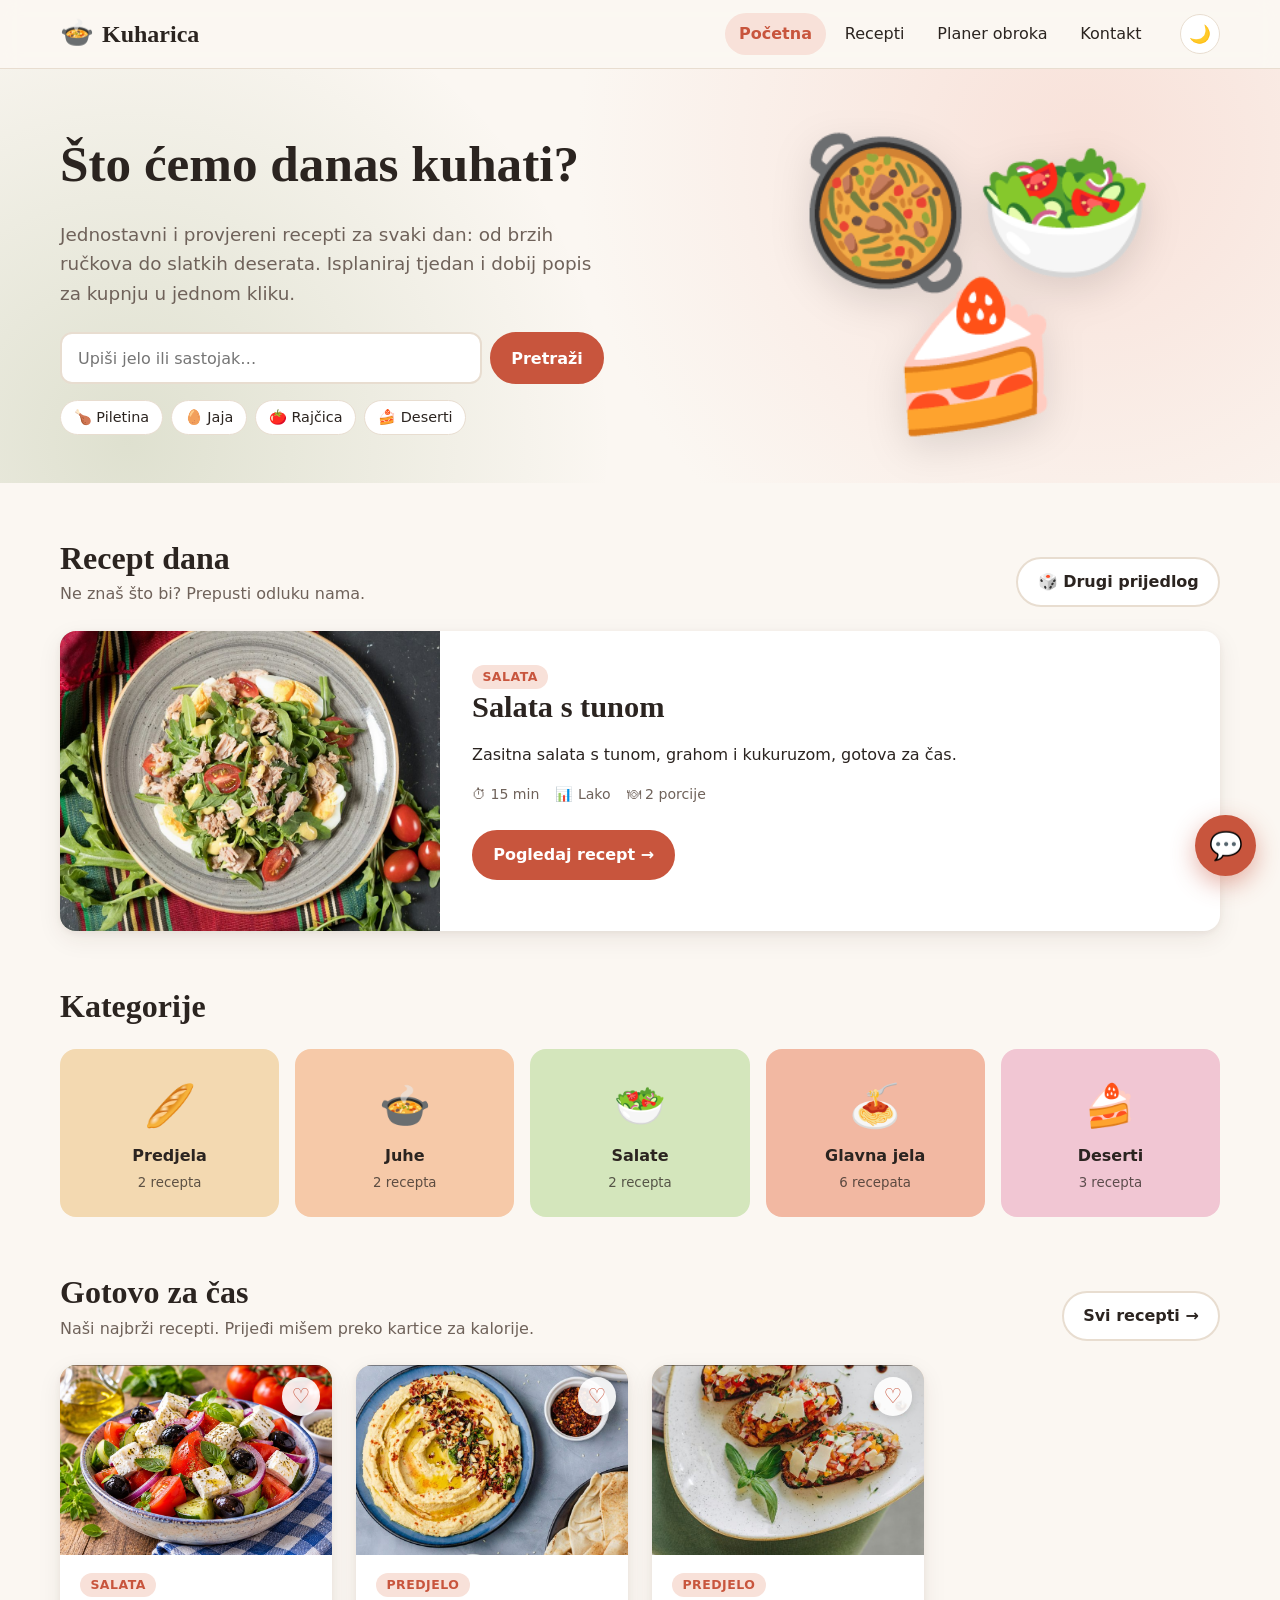
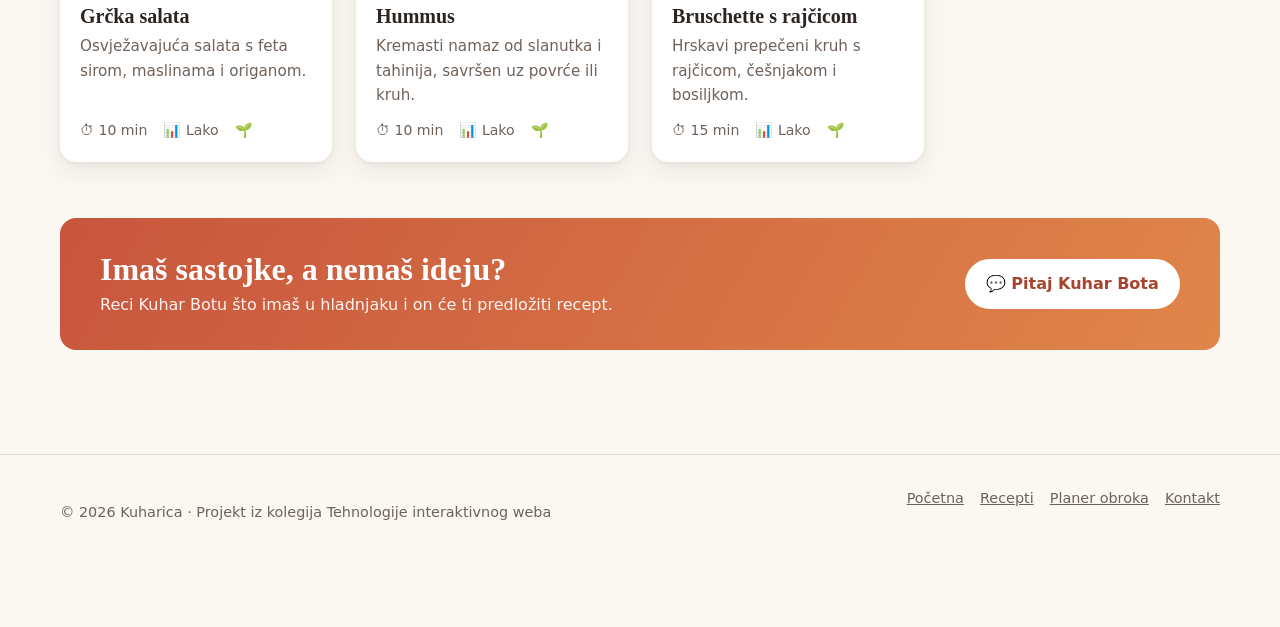
==== index.html @ 51658004 "Add files via upload" ====
<!DOCTYPE html>
<html lang="hr">
<head>
  <meta charset="UTF-8">
  <meta name="viewport" content="width=device-width, initial-scale=1.0">
  <meta name="description" content="Domaći recepti, planer obroka i chatbot koji predlaže što skuhati.">
  <title>Kuharica – recepti za svaki dan</title>
  <link rel="icon" href="data:image/svg+xml,<svg xmlns='http://www.w3.org/2000/svg' viewBox='0 0 100 100'><text y='.9em' font-size='90'>🍲</text></svg>">
  <link rel="stylesheet" href="css/style.css">
</head>
<body data-stranica="pocetna">
  <header class="zaglavlje">
    <div class="omotac zaglavlje-sadrzaj">
      <a href="index.html" class="logo"><span class="logo-ikona">🍲</span><span class="logo-tekst">Kuharica</span></a>
      <nav class="navigacija" id="navigacija" aria-label="Glavna navigacija">
        <a href="index.html" class="aktivno" aria-current="page">Početna</a>
        <a href="recepti.html">Recepti</a>
        <a href="planer.html">Planer obroka</a>
        <a href="kontakt.html">Kontakt</a>
      </nav>
      <div class="zaglavlje-akcije">
        <button class="gumb-ikona" id="tema-gumb" aria-label="Promijeni temu">🌙</button>
        <button class="gumb-ikona izbornik-gumb" id="izbornik-gumb" aria-label="Izbornik" aria-expanded="false" aria-controls="navigacija">☰</button>
      </div>
    </div>
  </header>

  <main>
    <section class="hero">
      <div class="omotac hero-sadrzaj">
        <div>
          <h1>Što ćemo danas kuhati?</h1>
          <p>Jednostavni i provjereni recepti za svaki dan: od brzih ručkova do slatkih deserata. Isplaniraj tjedan i dobij popis za kupnju u jednom kliku.</p>
          <form class="hero-pretraga" action="recepti.html" method="get" role="search">
            <label for="hero-trazi" class="vizualno-skriveno">Pretraži recepte</label>
            <input type="search" id="hero-trazi" name="trazi" placeholder="Upiši jelo ili sastojak…">
            <button type="submit" class="gumb gumb-primarni">Pretraži</button>
          </form>
          <div class="hero-oznake">
            <a href="recepti.html?trazi=piletina">🍗 Piletina</a>
            <a href="recepti.html?trazi=jaja">🥚 Jaja</a>
            <a href="recepti.html?trazi=rajčica">🍅 Rajčica</a>
            <a href="recepti.html?kategorija=desert">🍰 Deserti</a>
          </div>
        </div>
        <div class="hero-ilustracija" aria-hidden="true"><span>🥘</span><span>🥗</span><span>🍰</span></div>
      </div>
    </section>

    <section class="sekcija">
      <div class="omotac">
        <div class="sekcija-zaglavlje">
          <div>
            <h2>Recept dana</h2>
            <p class="podnaslov">Ne znaš što bi? Prepusti odluku nama.</p>
          </div>
          <button class="gumb" id="novi-prijedlog">🎲 Drugi prijedlog</button>
        </div>
        <article class="istaknuto" id="recept-dana" aria-live="polite"></article>
      </div>
    </section>

    <section class="sekcija" style="padding-top:0">
      <div class="omotac">
        <div class="sekcija-zaglavlje"><h2>Kategorije</h2></div>
        <div class="kategorije" id="kategorije"></div>
      </div>
    </section>

    <section class="sekcija" style="padding-top:0">
      <div class="omotac">
        <div class="sekcija-zaglavlje">
          <div>
            <h2>Gotovo za čas</h2>
            <p class="podnaslov">Naši najbrži recepti. Prijeđi mišem preko kartice za kalorije.</p>
          </div>
          <a href="recepti.html" class="gumb">Svi recepti →</a>
        </div>
        <div class="mreza" id="najbrzi"></div>
      </div>
    </section>

    <section class="sekcija" id="favoriti-sekcija" style="padding-top:0" hidden>
      <div class="omotac">
        <div class="sekcija-zaglavlje"><h2>❤️ Tvoji favoriti</h2></div>
        <div class="mreza" id="favoriti-mreza"></div>
      </div>
    </section>

    <section class="sekcija" style="padding-top:0">
      <div class="omotac">
        <div class="chat-poziv">
          <div>
            <h2>Imaš sastojke, a nemaš ideju?</h2>
            <p>Reci Kuhar Botu što imaš u hladnjaku i on će ti predložiti recept.</p>
          </div>
          <button class="gumb otvori-chat">💬 Pitaj Kuhar Bota</button>
        </div>
      </div>
    </section>

  </main>

  <footer class="podnozje">
    <div class="omotac podnozje-sadrzaj">
      <p>© 2026 Kuharica · Projekt iz kolegija Tehnologije interaktivnog weba</p>
      <nav aria-label="Navigacija u podnožju"><a href="index.html">Početna</a> <a href="recepti.html">Recepti</a> <a href="planer.html">Planer obroka</a> <a href="kontakt.html">Kontakt</a></nav>
    </div>
  </footer>

  <script src="js/podaci.js"></script>
  <script src="js/main.js"></script>
  <script src="js/chatbot.js"></script>
</body>
</html>
---- css/style.css ----
/* =========================================================
   KUHARICA – STILOVI
   ========================================================= */

/* ---------- Varijable i teme ---------- */
:root {
  --pozadina: #fbf7f2;
  --povrsina: #ffffff;
  --povrsina-2: #f4ece2;
  --tekst: #2b2420;
  --tekst-blagi: #6f625a;
  --naglasak: #c8553d;
  --naglasak-tamni: #a8432e;
  --naglasak-svijetli: #f8e1d9;
  --zelena: #5d7a32;
  --rub: #e8ddd0;
  --sjena: 0 2px 6px rgba(60, 40, 20, 0.06), 0 8px 24px rgba(60, 40, 20, 0.08);
  --radijus: 16px;
  --font-naslov: Georgia, "Times New Roman", serif;
  --font-tekst: system-ui, -apple-system, "Segoe UI", Roboto, Arial, sans-serif;
  --sirina: 1160px;
  color-scheme: light;
}

[data-tema="tamna"] {
  --pozadina: #1c1917;
  --povrsina: #282320;
  --povrsina-2: #332c28;
  --tekst: #f3ece6;
  --tekst-blagi: #b5a89f;
  --naglasak: #e8765c;
  --naglasak-tamni: #f08f78;
  --naglasak-svijetli: #4a2e26;
  --zelena: #9bbd6a;
  --rub: #3d3531;
  --sjena: 0 2px 6px rgba(0, 0, 0, 0.3), 0 8px 24px rgba(0, 0, 0, 0.35);
  color-scheme: dark;
}

/* ---------- Osnove ---------- */
*,
*::before,
*::after {
  box-sizing: border-box;
}

[hidden] {
  display: none !important;
}

body {
  margin: 0;
  font-family: var(--font-tekst);
  font-size: 1rem;
  line-height: 1.6;
  color: var(--tekst);
  background: var(--pozadina);
  transition: background-color 0.3s, color 0.3s;
  display: flex;
  flex-direction: column;
  min-height: 100vh;
}

main {
  flex: 1;
}

h1,
h2,
h3 {
  font-family: var(--font-naslov);
  line-height: 1.2;
  margin: 0 0 0.5em;
}

h1 {
  font-size: clamp(2rem, 5vw, 3.2rem);
}

h2 {
  font-size: clamp(1.5rem, 3vw, 2rem);
}

a {
  color: var(--naglasak);
}

img {
  max-width: 100%;
}

button,
input,
select,
textarea {
  font: inherit;
  color: inherit;
}

:focus-visible {
  outline: 3px solid var(--naglasak);
  outline-offset: 2px;
}

.omotac {
  width: min(100% - 2.5rem, var(--sirina));
  margin-inline: auto;
}

.sekcija {
  padding: 3.5rem 0;
}

.sekcija-zaglavlje {
  display: flex;
  justify-content: space-between;
  align-items: end;
  gap: 1rem;
  flex-wrap: wrap;
  margin-bottom: 1.5rem;
}

.sekcija-zaglavlje h2 {
  margin: 0;
}

.podnaslov {
  color: var(--tekst-blagi);
  margin: 0.25rem 0 0;
}

.vizualno-skriveno {
  position: absolute;
  width: 1px;
  height: 1px;
  overflow: hidden;
  clip: rect(0 0 0 0);
  white-space: nowrap;
}

/* ---------- Gumbi ---------- */
.gumb {
  display: inline-flex;
  align-items: center;
  justify-content: center;
  gap: 0.4rem;
  padding: 0.65rem 1.2rem;
  border-radius: 999px;
  border: 2px solid var(--rub);
  background: var(--povrsina);
  font-weight: 600;
  text-decoration: none;
  color: var(--tekst);
  cursor: pointer;
  transition: transform 0.15s, background-color 0.2s, border-color 0.2s;
}

.gumb:hover {
  transform: translateY(-1px);
  border-color: var(--naglasak);
}

.gumb-primarni {
  background: var(--naglasak);
  border-color: var(--naglasak);
  color: #fff;
}

.gumb-primarni:hover {
  background: var(--naglasak-tamni);
  border-color: var(--naglasak-tamni);
}

[data-tema="tamna"] .gumb-primarni {
  color: #1c1917;
}

.gumb-ikona {
  width: 2.5rem;
  height: 2.5rem;
  border-radius: 50%;
  border: 1px solid var(--rub);
  background: var(--povrsina);
  cursor: pointer;
  font-size: 1.1rem;
  display: inline-grid;
  place-items: center;
  transition: background-color 0.2s;
}

.gumb-ikona:hover {
  background: var(--povrsina-2);
}

/* ---------- Zaglavlje i navigacija ---------- */
.zaglavlje {
  position: sticky;
  top: 0;
  z-index: 50;
  background: color-mix(in srgb, var(--pozadina) 88%, transparent);
  backdrop-filter: blur(10px);
  border-bottom: 1px solid var(--rub);
}

.zaglavlje-sadrzaj {
  display: flex;
  align-items: center;
  gap: 1.5rem;
  height: 4.25rem;
}

.logo {
  display: flex;
  align-items: center;
  gap: 0.5rem;
  font-family: var(--font-naslov);
  font-size: 1.5rem;
  font-weight: 700;
  color: var(--tekst);
  text-decoration: none;
}

.logo-ikona {
  font-size: 1.7rem;
}

.navigacija {
  display: flex;
  gap: 0.25rem;
  margin-left: auto;
}

.navigacija a {
  padding: 0.5rem 0.9rem;
  border-radius: 999px;
  text-decoration: none;
  color: var(--tekst);
  font-weight: 500;
  transition: background-color 0.2s;
}

.navigacija a:hover {
  background: var(--povrsina-2);
}

.navigacija a.aktivno {
  background: var(--naglasak-svijetli);
  color: var(--naglasak);
  font-weight: 700;
}

.zaglavlje-akcije {
  display: flex;
  gap: 0.5rem;
}

.izbornik-gumb {
  display: none;
}

/* ---------- Hero (početna) ---------- */
.hero {
  padding: 4rem 0 3rem;
  background:
    radial-gradient(circle at 85% 20%, var(--naglasak-svijetli), transparent 45%),
    radial-gradient(circle at 10% 90%, color-mix(in srgb, var(--zelena) 18%, transparent), transparent 40%);
}

.hero-sadrzaj {
  display: grid;
  grid-template-columns: 1.3fr 1fr;
  gap: 2rem;
  align-items: center;
}

.hero p {
  font-size: 1.15rem;
  color: var(--tekst-blagi);
  max-width: 34rem;
}

.hero-pretraga {
  display: flex;
  gap: 0.5rem;
  margin: 1.5rem 0 1rem;
  max-width: 34rem;
}

.hero-pretraga input {
  flex: 1;
  min-width: 0;
}

.hero-oznake {
  display: flex;
  flex-wrap: wrap;
  gap: 0.5rem;
}

.hero-oznake a {
  padding: 0.3rem 0.8rem;
  border-radius: 999px;
  background: var(--povrsina);
  border: 1px solid var(--rub);
  font-size: 0.9rem;
  text-decoration: none;
  color: var(--tekst);
}

.hero-oznake a:hover {
  border-color: var(--naglasak);
}

.hero-ilustracija {
  font-size: clamp(5rem, 14vw, 9rem);
  text-align: center;
  line-height: 1;
  filter: drop-shadow(0 12px 20px rgba(0, 0, 0, 0.12));
  user-select: none;
}

.hero-ilustracija span {
  display: inline-block;
  animation: lebdi 4s ease-in-out infinite;
}

.hero-ilustracija span:nth-child(2) {
  animation-delay: 0.6s;
}

.hero-ilustracija span:nth-child(3) {
  animation-delay: 1.2s;
}

@keyframes lebdi {
  50% {
    transform: translateY(-10px) rotate(-4deg);
  }
}

/* ---------- Polja obrasca ---------- */
input[type="text"],
input[type="email"],
input[type="search"],
input[type="number"],
select,
textarea {
  padding: 0.7rem 1rem;
  border-radius: 12px;
  border: 2px solid var(--rub);
  background: var(--povrsina);
  transition: border-color 0.2s;
  width: 100%;
}

input:focus,
select:focus,
textarea:focus {
  border-color: var(--naglasak);
  outline: none;
}

/* ---------- Recept dana ---------- */
.istaknuto {
  display: grid;
  grid-template-columns: 380px 1fr;
  background: var(--povrsina);
  border-radius: var(--radijus);
  overflow: hidden;
  box-shadow: var(--sjena);
}

.istaknuto.animacija {
  animation: pojavi 0.45s ease;
}

@keyframes pojavi {
  from {
    opacity: 0;
    transform: translateY(8px);
  }
}

.istaknuto-slika {
  background: var(--boja);
  display: grid;
  place-items: center;
  font-size: 7rem;
  min-height: 240px;
}

.istaknuto-tekst {
  padding: 2rem;
}

.istaknuto-tekst h3 {
  font-size: 1.9rem;
}

.istaknuto-tekst .meta {
  margin: 1rem 0 1.5rem;
}

/* ---------- Kategorije ---------- */
.kategorije {
  display: grid;
  grid-template-columns: repeat(5, 1fr);
  gap: 1rem;
}

.kategorija {
  display: flex;
  flex-direction: column;
  align-items: center;
  gap: 0.2rem;
  padding: 1.5rem 1rem;
  border-radius: var(--radijus);
  background: var(--boja);
  color: #2b2420;
  text-decoration: none;
  transition: transform 0.2s, box-shadow 0.2s;
}

.kategorija:hover {
  transform: translateY(-4px);
  box-shadow: var(--sjena);
}

.kategorija-emoji {
  font-size: 2.6rem;
}

.kategorija small {
  opacity: 0.75;
}

[data-tema="tamna"] .kategorija,
[data-tema="tamna"] .kartica-slika,
[data-tema="tamna"] .istaknuto-slika,
[data-tema="tamna"] .recept-emoji {
  background: color-mix(in srgb, var(--boja) 35%, #282320);
  color: var(--tekst);
}

/* ---------- Kartice recepata ---------- */
.mreza {
  display: grid;
  grid-template-columns: repeat(auto-fill, minmax(260px, 1fr));
  gap: 1.5rem;
}

.kartica {
  position: relative;
  display: flex;
  flex-direction: column;
  background: var(--povrsina);
  border-radius: var(--radijus);
  overflow: hidden;
  box-shadow: var(--sjena);
  transition: transform 0.2s;
}

.kartica:hover {
  transform: translateY(-4px);
}

.kartica-slika {
  display: grid;
  place-items: center;
  height: 160px;
  background: var(--boja);
  font-size: 4.5rem;
  text-decoration: none;
}

.kartica-slika {
  overflow: hidden;
}

.kartica-slika span {
  transition: transform 0.3s;
}

.kartica:hover .kartica-slika span {
  transform: scale(1.12) rotate(-6deg);
}

/* fotografije jela ispunjavaju svoj okvir */
.kartica-slika:has(img),
.istaknuto-slika:has(img),
.recept-emoji:has(img) {
  position: relative;
}

.kartica-slika img,
.istaknuto-slika img,
.recept-emoji img {
  position: absolute;
  inset: 0;
  width: 100%;
  height: 100%;
  object-fit: cover;
  display: block;
  transition: transform 0.4s ease;
}

.kartica:hover .kartica-slika img {
  transform: scale(1.06);
}

.kartica-slika {
  height: 190px;
}

.istaknuto-slika,
.recept-emoji {
  overflow: hidden;
}

.istaknuto-slika:has(img) {
  min-height: 300px;
}

.kartica-tijelo {
  padding: 1.1rem 1.25rem 1.25rem;
  flex: 1;
  display: flex;
  flex-direction: column;
}

.kartica-tijelo h3 {
  font-size: 1.25rem;
  margin: 0.4rem 0;
}

.kartica-tijelo h3 a {
  color: var(--tekst);
  text-decoration: none;
}

.kartica-tijelo h3 a:hover {
  color: var(--naglasak);
}

.kartica-tijelo p {
  color: var(--tekst-blagi);
  font-size: 0.95rem;
  margin: 0 0 0.75rem;
  flex: 1;
}

.kartica-nutri {
  position: absolute;
  top: 0;
  left: 0;
  right: 0;
  padding: 0.5rem 1rem;
  background: rgba(30, 20, 15, 0.82);
  color: #fff;
  font-size: 0.85rem;
  font-weight: 600;
  text-align: center;
  transform: translateY(-100%);
  transition: transform 0.25s;
}

.kartica.prikazi-nutri .kartica-nutri {
  transform: translateY(0);
}

.oznaka {
  display: inline-block;
  align-self: flex-start;
  padding: 0.15rem 0.65rem;
  border-radius: 999px;
  background: var(--naglasak-svijetli);
  color: var(--naglasak);
  font-size: 0.78rem;
  font-weight: 700;
  text-transform: uppercase;
  letter-spacing: 0.04em;
  text-decoration: none;
}

.meta {
  display: flex;
  flex-wrap: wrap;
  gap: 0.4rem 1rem;
  font-size: 0.88rem;
  color: var(--tekst-blagi);
}

.srce {
  position: absolute;
  top: 0.75rem;
  right: 0.75rem;
  z-index: 2;
  width: 2.4rem;
  height: 2.4rem;
  border-radius: 50%;
  border: none;
  background: rgba(255, 255, 255, 0.9);
  color: var(--naglasak);
  font-size: 1.3rem;
  line-height: 1;
  cursor: pointer;
  box-shadow: 0 2px 8px rgba(0, 0, 0, 0.12);
  transition: transform 0.15s;
}

.srce:hover {
  transform: scale(1.12);
}

.srce.aktivno {
  animation: puls 0.35s ease;
}

@keyframes puls {
  50% {
    transform: scale(1.3);
  }
}

/* ---------- Poziv na chat (početna) ---------- */
.chat-poziv {
  display: flex;
  align-items: center;
  justify-content: space-between;
  gap: 1.5rem;
  flex-wrap: wrap;
  padding: 2rem 2.5rem;
  border-radius: var(--radijus);
  background: linear-gradient(120deg, var(--naglasak), #e0864a);
  color: #fff;
}

.chat-poziv h2 {
  margin-bottom: 0.25rem;
}

.chat-poziv p {
  margin: 0;
  opacity: 0.92;
}

.chat-poziv .gumb {
  background: #fff;
  color: #a8432e;
  border-color: #fff;
}

/* ---------- Stranica recepata: filteri ---------- */
.naslov-stranice {
  padding: 2.5rem 0 1rem;
}

.filteri {
  display: grid;
  grid-template-columns: 2fr repeat(3, 1fr);
  gap: 0.75rem;
  padding: 1.25rem;
  background: var(--povrsina);
  border-radius: var(--radijus);
  box-shadow: var(--sjena);
}

.filteri label {
  display: block;
  font-size: 0.82rem;
  font-weight: 600;
  color: var(--tekst-blagi);
  margin-bottom: 0.25rem;
}

.filteri-red {
  grid-column: 1 / -1;
  display: flex;
  flex-wrap: wrap;
  align-items: center;
  gap: 0.5rem 1.5rem;
}

.potvrdni {
  display: inline-flex !important;
  align-items: center;
  gap: 0.45rem;
  font-size: 0.95rem !important;
  color: var(--tekst) !important;
  cursor: pointer;
  margin: 0 !important;
}

.potvrdni input {
  width: 1.15rem;
  height: 1.15rem;
  accent-color: var(--naglasak);
}

.filteri-red .gumb {
  margin-left: auto;
  padding: 0.4rem 1rem;
}

.brojac {
  margin: 1.5rem 0 1rem;
  color: var(--tekst-blagi);
  font-weight: 600;
}

.prazno {
  text-align: center;
  padding: 3rem 1rem;
}

.prazno-emoji {
  font-size: 4rem;
  margin: 0;
}

/* ---------- Pojedinačni recept ---------- */
.mrvice {
  padding: 1.5rem 0;
  font-size: 0.9rem;
  color: var(--tekst-blagi);
}

.mrvice a {
  color: var(--tekst-blagi);
}

.recept-zaglavlje {
  display: grid;
  grid-template-columns: 420px 1fr;
  gap: 2.5rem;
  align-items: center;
}

.recept-emoji {
  aspect-ratio: 4 / 3;
  border-radius: 24px;
  background: var(--boja);
  display: grid;
  place-items: center;
  font-size: 8rem;
  box-shadow: var(--sjena);
}

.recept-opis {
  font-size: 1.15rem;
  color: var(--tekst-blagi);
}

.recept-meta {
  list-style: none;
  padding: 0;
  margin: 1rem 0 1.5rem;
  display: flex;
  flex-wrap: wrap;
  gap: 0.5rem;
}

.recept-meta li {
  padding: 0.4rem 0.9rem;
  background: var(--povrsina);
  border: 1px solid var(--rub);
  border-radius: 999px;
  font-size: 0.92rem;
}

.recept-meta small {
  color: var(--tekst-blagi);
}

.recept-akcije {
  display: flex;
  flex-wrap: wrap;
  gap: 0.75rem;
  align-items: center;
}

.srce-veliko {
  position: static;
  width: auto;
  height: auto;
  border-radius: 999px;
  font-size: 1rem;
  padding: 0.65rem 1.2rem;
  box-shadow: none;
  border: 2px solid var(--rub);
  background: var(--povrsina);
}

.srce-veliko.aktivno {
  background: var(--naglasak-svijetli);
  border-color: var(--naglasak);
}

.dodaj-planer {
  display: flex;
  gap: 0.5rem;
}

.dodaj-planer select {
  width: auto;
  border-radius: 999px;
}

.recept-tijelo {
  display: grid;
  grid-template-columns: 1fr 1.5fr;
  gap: 2rem;
  margin: 3rem 0 1rem;
  align-items: start;
}

.blok {
  background: var(--povrsina);
  border-radius: var(--radijus);
  padding: 1.75rem;
  box-shadow: var(--sjena);
}

.porcije {
  display: flex;
  align-items: center;
  gap: 0.5rem;
  margin-bottom: 1rem;
  font-weight: 600;
}

.porcije input {
  width: 4.5rem;
  text-align: center;
  padding: 0.45rem;
}

.sastojci-popis {
  list-style: none;
  padding: 0;
  margin: 0;
}

.sastojci-popis li {
  padding: 0.6rem 0.25rem;
  border-bottom: 1px dashed var(--rub);
  cursor: pointer;
  transition: opacity 0.2s;
}

.sastojci-popis li::before {
  content: "○ ";
  color: var(--naglasak);
}

.sastojci-popis li.oznaceno {
  opacity: 0.45;
  text-decoration: line-through;
}

.sastojci-popis li.oznaceno::before {
  content: "● ";
}

.kolicina {
  font-weight: 700;
  color: var(--naglasak);
}

.postupak {
  counter-reset: korak;
  list-style: none;
  padding: 0;
  margin: 0;
}

.postupak li {
  counter-increment: korak;
  position: relative;
  padding: 0.9rem 0.75rem 0.9rem 3.25rem;
  border-radius: 12px;
  cursor: pointer;
  transition: background-color 0.2s, opacity 0.2s;
}

.postupak li:hover {
  background: var(--povrsina-2);
}

.postupak li::before {
  content: counter(korak);
  position: absolute;
  left: 0.6rem;
  top: 0.8rem;
  width: 1.9rem;
  height: 1.9rem;
  border-radius: 50%;
  background: var(--naglasak);
  color: #fff;
  display: grid;
  place-items: center;
  font-weight: 700;
  font-size: 0.9rem;
}

.postupak li.gotovo {
  opacity: 0.5;
}

.postupak li.gotovo::before {
  content: "✓";
  background: var(--zelena);
}

.napredak {
  height: 8px;
  background: var(--povrsina-2);
  border-radius: 999px;
  margin-top: 1rem;
  overflow: hidden;
}

.napredak-traka {
  height: 100%;
  width: 0;
  background: var(--zelena);
  transition: width 0.4s ease;
}

.savjet {
  font-size: 0.88rem;
  color: var(--tekst-blagi);
  margin: 0.75rem 0 0;
}

/* ---------- Planer ---------- */
.planer-forma {
  display: flex;
  flex-wrap: wrap;
  gap: 0.75rem;
  align-items: end;
  padding: 1.25rem;
  background: var(--povrsina);
  border-radius: var(--radijus);
  box-shadow: var(--sjena);
  margin-bottom: 2rem;
}

.planer-forma > div {
  flex: 1 1 200px;
}

.planer-forma label {
  display: block;
  font-size: 0.82rem;
  font-weight: 600;
  color: var(--tekst-blagi);
  margin-bottom: 0.25rem;
}

.planer-raspored {
  display: grid;
  grid-template-columns: 1fr 320px;
  gap: 2rem;
  align-items: start;
}

.tjedan {
  display: grid;
  grid-template-columns: repeat(auto-fill, minmax(180px, 1fr));
  gap: 1rem;
}

.dan {
  background: var(--povrsina);
  border-radius: var(--radijus);
  padding: 1rem;
  box-shadow: var(--sjena);
  min-height: 120px;
}

.dan h3 {
  font-size: 1.05rem;
  padding-bottom: 0.5rem;
  border-bottom: 2px solid var(--naglasak-svijetli);
}

.dan ul {
  list-style: none;
  padding: 0;
  margin: 0;
}

.dan li {
  display: flex;
  justify-content: space-between;
  align-items: center;
  gap: 0.5rem;
  padding: 0.35rem 0;
  font-size: 0.92rem;
}

.dan li a {
  color: var(--tekst);
  text-decoration: none;
}

.dan li a:hover {
  color: var(--naglasak);
}

.ukloni {
  flex-shrink: 0;
  border: none;
  background: var(--povrsina-2);
  width: 1.6rem;
  height: 1.6rem;
  border-radius: 50%;
  cursor: pointer;
  font-size: 0.75rem;
}

.ukloni:hover {
  background: var(--naglasak);
  color: #fff;
}

.dan-prazno {
  color: var(--tekst-blagi);
  font-size: 0.88rem;
  font-style: italic;
  margin: 0;
}

.kupnja {
  position: sticky;
  top: 5.5rem;
}

.kupnja h2 {
  font-size: 1.4rem;
}

.popis-kupnje {
  list-style: none;
  padding: 0;
  margin: 0 0 1rem;
  max-height: 60vh;
  overflow-y: auto;
}

.popis-kupnje li {
  padding: 0.35rem 0;
  border-bottom: 1px dashed var(--rub);
}

.popis-kupnje label {
  display: flex;
  gap: 0.6rem;
  align-items: baseline;
  cursor: pointer;
}

.popis-kupnje input {
  accent-color: var(--zelena);
}

.popis-kupnje li.kupljeno span {
  text-decoration: line-through;
  opacity: 0.5;
}

/* ---------- Kontakt ---------- */
.kontakt-raspored {
  display: grid;
  grid-template-columns: 1.4fr 1fr;
  gap: 2rem;
  align-items: start;
}

.polje {
  margin-bottom: 1.1rem;
}

.polje > label {
  display: block;
  font-weight: 600;
  margin-bottom: 0.3rem;
}

.polje textarea {
  resize: vertical;
  min-height: 140px;
}

.neispravno {
  border-color: #d03b3b !important;
}

.greska {
  display: block;
  color: #d03b3b;
  font-size: 0.85rem;
  min-height: 1.1em;
  margin-top: 0.2rem;
}

[data-tema="tamna"] .greska {
  color: #ff8a80;
}

.broj-znakova {
  display: block;
  text-align: right;
  font-size: 0.8rem;
  color: var(--tekst-blagi);
}

.broj-znakova.upozorenje {
  color: var(--naglasak);
  font-weight: 700;
}

.uspjeh {
  text-align: center;
  padding: 2rem 1rem;
  animation: pojavi 0.4s ease;
}

.uspjeh-emoji {
  font-size: 4rem;
  margin: 0;
}

.info-stavka {
  display: flex;
  gap: 0.75rem;
  margin-bottom: 1rem;
}

.info-stavka span:first-child {
  font-size: 1.4rem;
}

.info-stavka p {
  margin: 0;
}

.pitanja {
  margin-top: 1.5rem;
}

.pitanje {
  border-bottom: 1px solid var(--rub);
}

.pitanje-gumb {
  width: 100%;
  text-align: left;
  padding: 0.9rem 0;
  background: none;
  border: none;
  font-weight: 600;
  cursor: pointer;
  display: flex;
  justify-content: space-between;
  gap: 1rem;
}

.pitanje-gumb::after {
  content: "+";
  font-size: 1.3rem;
  line-height: 1;
  color: var(--naglasak);
  transition: transform 0.2s;
}

.pitanje-gumb[aria-expanded="true"]::after {
  transform: rotate(45deg);
}

.odgovor {
  padding-bottom: 1rem;
  color: var(--tekst-blagi);
}

.odgovor p {
  margin: 0;
}

/* ---------- Podnožje ---------- */
.podnozje {
  margin-top: 3rem;
  padding: 2rem 0 5.5rem;
  border-top: 1px solid var(--rub);
  color: var(--tekst-blagi);
  font-size: 0.9rem;
}

.podnozje-sadrzaj {
  display: flex;
  justify-content: space-between;
  flex-wrap: wrap;
  gap: 1rem;
}

.podnozje nav {
  display: flex;
  gap: 1rem;
}

.podnozje a {
  color: var(--tekst-blagi);
}

/* ---------- Obavijesti (toast) ---------- */
.obavijesti {
  position: fixed;
  left: 50%;
  bottom: 1.5rem;
  transform: translateX(-50%);
  z-index: 200;
  display: flex;
  flex-direction: column;
  gap: 0.5rem;
  align-items: center;
  pointer-events: none;
}

.obavijest {
  background: var(--tekst);
  color: var(--pozadina);
  padding: 0.7rem 1.3rem;
  border-radius: 999px;
  font-weight: 600;
  box-shadow: var(--sjena);
  animation: pojavi 0.3s ease;
  transition: opacity 0.4s, transform 0.4s;
}

.obavijest.nestaje {
  opacity: 0;
  transform: translateY(10px);
}

/* =========================================================
   CHATBOT
   ========================================================= */
.chat-gumb {
  position: fixed;
  right: 1.5rem;
  bottom: 1.5rem;
  z-index: 100;
  width: 3.8rem;
  height: 3.8rem;
  border-radius: 50%;
  border: none;
  background: var(--naglasak);
  color: #fff;
  font-size: 1.7rem;
  cursor: pointer;
  box-shadow: 0 8px 24px rgba(200, 85, 61, 0.45);
  transition: transform 0.2s;
}

.chat-gumb:hover {
  transform: scale(1.08);
}

.chat-gumb.otvoren .chat-gumb-ikona {
  display: none;
}

.chat-gumb.otvoren::after {
  content: "✕";
  font-size: 1.3rem;
}

.chat-prozor {
  position: fixed;
  right: 1.5rem;
  bottom: 6.2rem;
  z-index: 100;
  width: 370px;
  height: min(560px, calc(100vh - 8rem));
  display: flex;
  flex-direction: column;
  background: var(--povrsina);
  border-radius: 20px;
  box-shadow: 0 16px 48px rgba(0, 0, 0, 0.22);
  overflow: hidden;
  animation: otvoriChat 0.25s ease;
  border: 1px solid var(--rub);
}

@keyframes otvoriChat {
  from {
    opacity: 0;
    transform: translateY(16px) scale(0.97);
  }
}

.chat-zaglavlje {
  display: flex;
  align-items: center;
  gap: 0.75rem;
  padding: 0.85rem 1rem;
  background: var(--naglasak);
  color: #fff;
}

.chat-avatar {
  width: 2.5rem;
  height: 2.5rem;
  border-radius: 50%;
  background: rgba(255, 255, 255, 0.25);
  display: grid;
  place-items: center;
  font-size: 1.4rem;
}

.chat-naslov {
  flex: 1;
  display: flex;
  flex-direction: column;
  line-height: 1.25;
}

.chat-naslov small {
  opacity: 0.85;
}

.chat-akcija {
  background: rgba(255, 255, 255, 0.18);
  border: none;
  color: #fff;
  width: 2rem;
  height: 2rem;
  border-radius: 50%;
  cursor: pointer;
}

.chat-akcija:hover {
  background: rgba(255, 255, 255, 0.32);
}

.chat-poruke {
  flex: 1;
  overflow-y: auto;
  padding: 1rem;
  display: flex;
  flex-direction: column;
  gap: 0.6rem;
  background: var(--pozadina);
}

.chat-poruka {
  max-width: 88%;
  padding: 0.65rem 0.9rem;
  border-radius: 16px;
  font-size: 0.93rem;
  line-height: 1.45;
  animation: pojavi 0.25s ease;
  overflow-wrap: anywhere;
}

.chat-poruka.bot {
  align-self: flex-start;
  background: var(--povrsina);
  border: 1px solid var(--rub);
  border-bottom-left-radius: 4px;
}

.chat-poruka.korisnik {
  align-self: flex-end;
  background: var(--naglasak);
  color: #fff;
  border-bottom-right-radius: 4px;
}

[data-tema="tamna"] .chat-poruka.korisnik {
  color: #1c1917;
}

.chat-poruka ul,
.chat-poruka ol {
  margin: 0.4rem 0;
  padding-left: 1.2rem;
}

.chat-poruka li {
  margin-bottom: 0.25rem;
}

.chat-recepti {
  list-style: none;
  padding-left: 0 !important;
}

.chat-recepti li {
  display: flex;
  gap: 0.6rem;
  align-items: center;
  padding: 0.4rem 0.6rem;
  background: var(--povrsina-2);
  border-radius: 10px;
}

.chat-mini {
  width: 48px;
  height: 48px;
  flex-shrink: 0;
  border-radius: 8px;
  object-fit: cover;
  display: grid;
  place-items: center;
  font-size: 1.6rem;
  background: var(--povrsina);
}

.chat-poruka a {
  font-weight: 600;
}

.chat-poruka small {
  color: var(--tekst-blagi);
}

.pise {
  display: flex;
  gap: 4px;
  padding: 0.85rem 1rem;
}

.pise span {
  width: 7px;
  height: 7px;
  border-radius: 50%;
  background: var(--tekst-blagi);
  animation: tocka 1s infinite;
}

.pise span:nth-child(2) {
  animation-delay: 0.15s;
}

.pise span:nth-child(3) {
  animation-delay: 0.3s;
}

@keyframes tocka {
  50% {
    transform: translateY(-4px);
    opacity: 0.4;
  }
}

.chat-cipovi {
  display: flex;
  gap: 0.4rem;
  padding: 0 0.75rem;
  overflow-x: auto;
  background: var(--pozadina);
}

.chat-cipovi:not(:empty) {
  padding-bottom: 0.6rem;
}

.cip {
  flex-shrink: 0;
  padding: 0.35rem 0.8rem;
  border-radius: 999px;
  border: 1px solid var(--naglasak);
  background: var(--povrsina);
  color: var(--naglasak);
  font-size: 0.82rem;
  font-weight: 600;
  cursor: pointer;
  white-space: nowrap;
}

.cip:hover {
  background: var(--naglasak);
  color: #fff;
}

.chat-forma {
  display: flex;
  gap: 0.5rem;
  padding: 0.75rem;
  border-top: 1px solid var(--rub);
  background: var(--povrsina);
}

.chat-forma input {
  flex: 1;
  border-radius: 999px;
  padding: 0.6rem 1rem;
}

.chat-forma button {
  width: 2.6rem;
  height: 2.6rem;
  flex-shrink: 0;
  border-radius: 50%;
  border: none;
  background: var(--naglasak);
  color: #fff;
  cursor: pointer;
}

/* =========================================================
   PRILAGODBA ZA MOBITELE I TABLETE
   ========================================================= */
@media (max-width: 960px) {
  .kategorije {
    grid-template-columns: repeat(3, 1fr);
  }

  .filteri {
    grid-template-columns: 1fr 1fr;
  }

  .filteri > div:first-child {
    grid-column: 1 / -1;
  }

  .recept-tijelo,
  .planer-raspored,
  .kontakt-raspored {
    grid-template-columns: 1fr;
  }

  .kupnja {
    position: static;
  }
}

@media (max-width: 760px) {
  .izbornik-gumb {
    display: inline-grid;
  }

  .navigacija {
    position: absolute;
    top: 100%;
    left: 0;
    right: 0;
    flex-direction: column;
    padding: 0.75rem 1.25rem 1.25rem;
    background: var(--pozadina);
    border-bottom: 1px solid var(--rub);
    box-shadow: var(--sjena);
    display: none;
  }

  .navigacija.otvoren {
    display: flex;
  }

  .navigacija a {
    padding: 0.8rem 1rem;
  }

  .zaglavlje-akcije {
    margin-left: auto;
  }

  .hero {
    padding-top: 2.5rem;
  }

  .hero-sadrzaj {
    grid-template-columns: 1fr;
  }

  .hero-ilustracija {
    display: none;
  }

  .istaknuto {
    grid-template-columns: 1fr;
  }

  .istaknuto-slika {
    min-height: 170px;
    font-size: 5rem;
  }

  .istaknuto-tekst {
    padding: 1.5rem;
  }

  .recept-zaglavlje {
    grid-template-columns: 1fr;
    gap: 1.5rem;
  }

  .recept-emoji {
    aspect-ratio: auto;
    height: 240px;
    font-size: 6rem;
  }

  .sekcija {
    padding: 2.5rem 0;
  }

  .chat-poziv {
    padding: 1.5rem;
  }
}

@media (max-width: 520px) {
  .kategorije {
    grid-template-columns: repeat(2, 1fr);
  }

  .filteri {
    grid-template-columns: 1fr;
  }

  .filteri-red .gumb {
    margin-left: 0;
  }

  .hero-pretraga {
    flex-direction: column;
  }

  .dodaj-planer {
    width: 100%;
  }

  .dodaj-planer select {
    flex: 1;
  }

  .chat-prozor {
    right: 0;
    left: 0;
    bottom: 0;
    width: 100%;
    height: 100%;
    border-radius: 0;
    z-index: 150;
  }

  .chat-gumb.otvoren {
    display: none;
  }
}
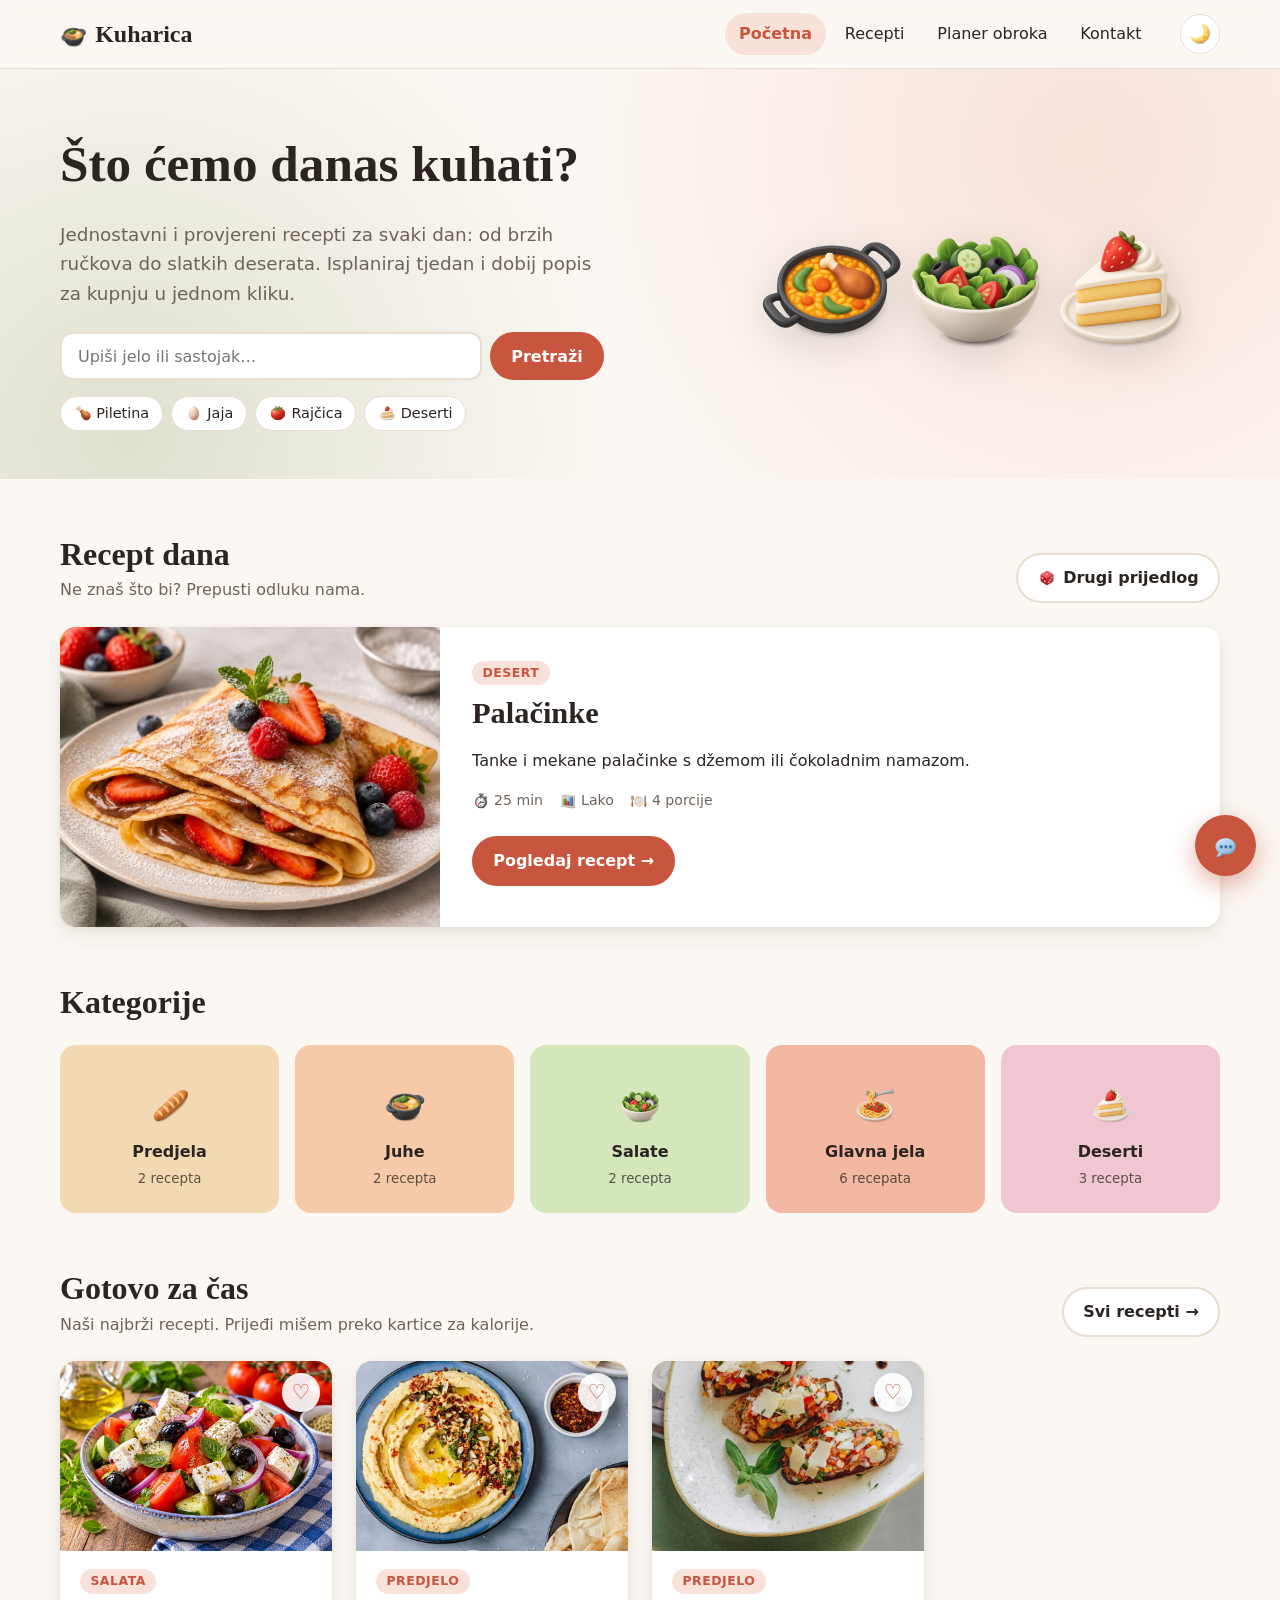
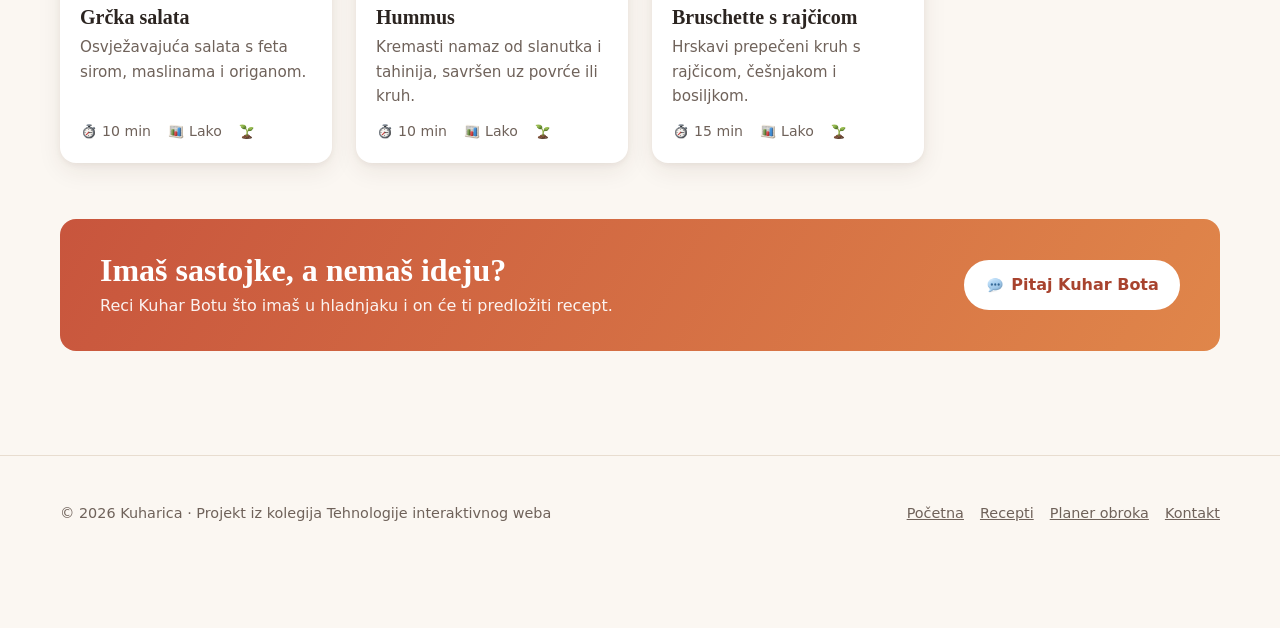
==== commit 8117932d: "Rename code to English, replace emojis with Thiings icons, add recipe filter tags and polish form an" ====
--- a/index.html
+++ b/index.html
@@ -5,110 +5,110 @@
   <meta name="viewport" content="width=device-width, initial-scale=1.0">
   <meta name="description" content="Domaći recepti, planer obroka i chatbot koji predlaže što skuhati.">
   <title>Kuharica – recepti za svaki dan</title>
-  <link rel="icon" href="data:image/svg+xml,<svg xmlns='http://www.w3.org/2000/svg' viewBox='0 0 100 100'><text y='.9em' font-size='90'>🍲</text></svg>">
+  <link rel="icon" type="image/png" href="images/icons/pot.png">
   <link rel="stylesheet" href="css/style.css">
 </head>
-<body data-stranica="pocetna">
-  <header class="zaglavlje">
-    <div class="omotac zaglavlje-sadrzaj">
-      <a href="index.html" class="logo"><span class="logo-ikona">🍲</span><span class="logo-tekst">Kuharica</span></a>
-      <nav class="navigacija" id="navigacija" aria-label="Glavna navigacija">
-        <a href="index.html" class="aktivno" aria-current="page">Početna</a>
-        <a href="recepti.html">Recepti</a>
-        <a href="planer.html">Planer obroka</a>
-        <a href="kontakt.html">Kontakt</a>
+<body data-page="home">
+  <header class="header">
+    <div class="wrapper header-content">
+      <a href="index.html" class="logo"><span class="logo-icon"><img class="icon" src="images/icons/pot.png" alt=""></span><span class="logo-text">Kuharica</span></a>
+      <nav class="navigation" id="navigation" aria-label="Glavna navigacija">
+        <a href="index.html" class="active" aria-current="page">Početna</a>
+        <a href="recipes.html">Recepti</a>
+        <a href="planner.html">Planer obroka</a>
+        <a href="contact.html">Kontakt</a>
       </nav>
-      <div class="zaglavlje-akcije">
-        <button class="gumb-ikona" id="tema-gumb" aria-label="Promijeni temu">🌙</button>
-        <button class="gumb-ikona izbornik-gumb" id="izbornik-gumb" aria-label="Izbornik" aria-expanded="false" aria-controls="navigacija">☰</button>
+      <div class="header-actions">
+        <button class="btn-icon" id="theme-toggle" aria-label="Promijeni temu"><img class="icon" src="images/icons/moon.png" alt=""></button>
+        <button class="btn-icon menu-btn" id="menu-toggle" aria-label="Izbornik" aria-expanded="false" aria-controls="navigation">☰</button>
       </div>
     </div>
   </header>
 
   <main>
     <section class="hero">
-      <div class="omotac hero-sadrzaj">
+      <div class="wrapper hero-content">
         <div>
           <h1>Što ćemo danas kuhati?</h1>
           <p>Jednostavni i provjereni recepti za svaki dan: od brzih ručkova do slatkih deserata. Isplaniraj tjedan i dobij popis za kupnju u jednom kliku.</p>
-          <form class="hero-pretraga" action="recepti.html" method="get" role="search">
-            <label for="hero-trazi" class="vizualno-skriveno">Pretraži recepte</label>
-            <input type="search" id="hero-trazi" name="trazi" placeholder="Upiši jelo ili sastojak…">
-            <button type="submit" class="gumb gumb-primarni">Pretraži</button>
+          <form class="hero-search" action="recipes.html" method="get" role="search">
+            <label for="hero-search-input" class="visually-hidden">Pretraži recepte</label>
+            <input type="search" id="hero-search-input" name="q" placeholder="Upiši jelo ili sastojak…">
+            <button type="submit" class="btn btn-primary">Pretraži</button>
           </form>
-          <div class="hero-oznake">
-            <a href="recepti.html?trazi=piletina">🍗 Piletina</a>
-            <a href="recepti.html?trazi=jaja">🥚 Jaja</a>
-            <a href="recepti.html?trazi=rajčica">🍅 Rajčica</a>
-            <a href="recepti.html?kategorija=desert">🍰 Deserti</a>
+          <div class="hero-tags">
+            <a href="recipes.html?q=piletina"><img class="icon" src="images/icons/drumstick.png" alt=""> Piletina</a>
+            <a href="recipes.html?q=jaja"><img class="icon" src="images/icons/egg.png" alt=""> Jaja</a>
+            <a href="recipes.html?q=rajčica"><img class="icon" src="images/icons/tomato.png" alt=""> Rajčica</a>
+            <a href="recipes.html?category=dessert"><img class="icon" src="images/icons/cake.png" alt=""> Deserti</a>
           </div>
         </div>
-        <div class="hero-ilustracija" aria-hidden="true"><span>🥘</span><span>🥗</span><span>🍰</span></div>
+        <div class="hero-illustration" aria-hidden="true"><span><img class="icon" src="images/icons/paella.png" alt=""></span><span><img class="icon" src="images/icons/salad.png" alt=""></span><span><img class="icon" src="images/icons/cake.png" alt=""></span></div>
       </div>
     </section>
 
-    <section class="sekcija">
-      <div class="omotac">
-        <div class="sekcija-zaglavlje">
+    <section class="section">
+      <div class="wrapper">
+        <div class="section-header">
           <div>
             <h2>Recept dana</h2>
-            <p class="podnaslov">Ne znaš što bi? Prepusti odluku nama.</p>
+            <p class="subtitle">Ne znaš što bi? Prepusti odluku nama.</p>
           </div>
-          <button class="gumb" id="novi-prijedlog">🎲 Drugi prijedlog</button>
+          <button class="btn" id="new-suggestion"><img class="icon" src="images/icons/dice.png" alt=""> Drugi prijedlog</button>
         </div>
-        <article class="istaknuto" id="recept-dana" aria-live="polite"></article>
+        <article class="featured" id="recipe-of-the-day" aria-live="polite"></article>
       </div>
     </section>
 
-    <section class="sekcija" style="padding-top:0">
-      <div class="omotac">
-        <div class="sekcija-zaglavlje"><h2>Kategorije</h2></div>
-        <div class="kategorije" id="kategorije"></div>
+    <section class="section section-no-top">
+      <div class="wrapper">
+        <div class="section-header"><h2>Kategorije</h2></div>
+        <div class="categories" id="categories"></div>
       </div>
     </section>
 
-    <section class="sekcija" style="padding-top:0">
-      <div class="omotac">
-        <div class="sekcija-zaglavlje">
+    <section class="section section-no-top">
+      <div class="wrapper">
+        <div class="section-header">
           <div>
             <h2>Gotovo za čas</h2>
-            <p class="podnaslov">Naši najbrži recepti. Prijeđi mišem preko kartice za kalorije.</p>
+            <p class="subtitle">Naši najbrži recepti. Prijeđi mišem preko kartice za kalorije.</p>
           </div>
-          <a href="recepti.html" class="gumb">Svi recepti →</a>
+          <a href="recipes.html" class="btn">Svi recepti →</a>
         </div>
-        <div class="mreza" id="najbrzi"></div>
+        <div class="grid" id="fastest"></div>
       </div>
     </section>
 
-    <section class="sekcija" id="favoriti-sekcija" style="padding-top:0" hidden>
-      <div class="omotac">
-        <div class="sekcija-zaglavlje"><h2>❤️ Tvoji favoriti</h2></div>
-        <div class="mreza" id="favoriti-mreza"></div>
+    <section class="section section-no-top" id="favorites-section" hidden>
+      <div class="wrapper">
+        <div class="section-header"><h2><img class="icon" src="images/icons/heart.png" alt=""> Tvoji favoriti</h2></div>
+        <div class="grid" id="favorites-grid"></div>
       </div>
     </section>
 
-    <section class="sekcija" style="padding-top:0">
-      <div class="omotac">
-        <div class="chat-poziv">
+    <section class="section section-no-top">
+      <div class="wrapper">
+        <div class="chat-cta">
           <div>
             <h2>Imaš sastojke, a nemaš ideju?</h2>
             <p>Reci Kuhar Botu što imaš u hladnjaku i on će ti predložiti recept.</p>
           </div>
-          <button class="gumb otvori-chat">💬 Pitaj Kuhar Bota</button>
+          <button class="btn open-chat"><img class="icon" src="images/icons/speech-bubble.png" alt=""> Pitaj Kuhar Bota</button>
         </div>
       </div>
     </section>
 
   </main>
 
-  <footer class="podnozje">
-    <div class="omotac podnozje-sadrzaj">
+  <footer class="footer">
+    <div class="wrapper footer-content">
       <p>© 2026 Kuharica · Projekt iz kolegija Tehnologije interaktivnog weba</p>
-      <nav aria-label="Navigacija u podnožju"><a href="index.html">Početna</a> <a href="recepti.html">Recepti</a> <a href="planer.html">Planer obroka</a> <a href="kontakt.html">Kontakt</a></nav>
+      <nav aria-label="Navigacija u podnožju"><a href="index.html">Početna</a> <a href="recipes.html">Recepti</a> <a href="planner.html">Planer obroka</a> <a href="contact.html">Kontakt</a></nav>
     </div>
   </footer>
 
-  <script src="js/podaci.js"></script>
+  <script src="js/data.js"></script>
   <script src="js/main.js"></script>
   <script src="js/chatbot.js"></script>
 </body>
--- a/css/style.css
+++ b/css/style.css
@@ -4,36 +4,36 @@
 
 /* ---------- Varijable i teme ---------- */
 :root {
-  --pozadina: #fbf7f2;
-  --povrsina: #ffffff;
-  --povrsina-2: #f4ece2;
-  --tekst: #2b2420;
-  --tekst-blagi: #6f625a;
-  --naglasak: #c8553d;
-  --naglasak-tamni: #a8432e;
-  --naglasak-svijetli: #f8e1d9;
-  --zelena: #5d7a32;
-  --rub: #e8ddd0;
-  --sjena: 0 2px 6px rgba(60, 40, 20, 0.06), 0 8px 24px rgba(60, 40, 20, 0.08);
-  --radijus: 16px;
-  --font-naslov: Georgia, "Times New Roman", serif;
-  --font-tekst: system-ui, -apple-system, "Segoe UI", Roboto, Arial, sans-serif;
-  --sirina: 1160px;
+  --background: #fbf7f2;
+  --surface: #ffffff;
+  --surface-2: #f4ece2;
+  --text: #2b2420;
+  --text-muted: #6f625a;
+  --accent: #c8553d;
+  --accent-dark: #a8432e;
+  --accent-light: #f8e1d9;
+  --green: #5d7a32;
+  --border: #e8ddd0;
+  --shadow: 0 2px 6px rgba(60, 40, 20, 0.06), 0 8px 24px rgba(60, 40, 20, 0.08);
+  --radius: 16px;
+  --font-heading: Georgia, "Times New Roman", serif;
+  --font-body: system-ui, -apple-system, "Segoe UI", Roboto, Arial, sans-serif;
+  --max-width: 1160px;
   color-scheme: light;
 }
 
-[data-tema="tamna"] {
-  --pozadina: #1c1917;
-  --povrsina: #282320;
-  --povrsina-2: #332c28;
-  --tekst: #f3ece6;
-  --tekst-blagi: #b5a89f;
-  --naglasak: #e8765c;
-  --naglasak-tamni: #f08f78;
-  --naglasak-svijetli: #4a2e26;
-  --zelena: #9bbd6a;
-  --rub: #3d3531;
-  --sjena: 0 2px 6px rgba(0, 0, 0, 0.3), 0 8px 24px rgba(0, 0, 0, 0.35);
+[data-theme="dark"] {
+  --background: #1c1917;
+  --surface: #282320;
+  --surface-2: #332c28;
+  --text: #f3ece6;
+  --text-muted: #b5a89f;
+  --accent: #e8765c;
+  --accent-dark: #f08f78;
+  --accent-light: #4a2e26;
+  --green: #9bbd6a;
+  --border: #3d3531;
+  --shadow: 0 2px 6px rgba(0, 0, 0, 0.3), 0 8px 24px rgba(0, 0, 0, 0.35);
   color-scheme: dark;
 }
 
@@ -50,11 +50,11 @@
 
 body {
   margin: 0;
-  font-family: var(--font-tekst);
+  font-family: var(--font-body);
   font-size: 1rem;
   line-height: 1.6;
-  color: var(--tekst);
-  background: var(--pozadina);
+  color: var(--text);
+  background: var(--background);
   transition: background-color 0.3s, color 0.3s;
   display: flex;
   flex-direction: column;
@@ -68,7 +68,7 @@
 h1,
 h2,
 h3 {
-  font-family: var(--font-naslov);
+  font-family: var(--font-heading);
   line-height: 1.2;
   margin: 0 0 0.5em;
 }
@@ -82,7 +82,7 @@
 }
 
 a {
-  color: var(--naglasak);
+  color: var(--accent);
 }
 
 img {
@@ -98,20 +98,25 @@
 }
 
 :focus-visible {
-  outline: 3px solid var(--naglasak);
+  outline: 3px solid var(--accent);
   outline-offset: 2px;
 }
 
-.omotac {
-  width: min(100% - 2.5rem, var(--sirina));
+.wrapper {
+  width: min(100% - 2.5rem, var(--max-width));
   margin-inline: auto;
 }
 
-.sekcija {
+.section {
   padding: 3.5rem 0;
 }
 
-.sekcija-zaglavlje {
+/* sekcija koja se nastavlja na prethodnu, bez gornjeg razmaka */
+.section-no-top {
+  padding-top: 0;
+}
+
+.section-header {
   display: flex;
   justify-content: space-between;
   align-items: end;
@@ -120,16 +125,16 @@
   margin-bottom: 1.5rem;
 }
 
-.sekcija-zaglavlje h2 {
+.section-header h2 {
   margin: 0;
 }
 
-.podnaslov {
-  color: var(--tekst-blagi);
+.subtitle {
+  color: var(--text-muted);
   margin: 0.25rem 0 0;
 }
 
-.vizualno-skriveno {
+.visually-hidden {
   position: absolute;
   width: 1px;
   height: 1px;
@@ -139,48 +144,48 @@
 }
 
 /* ---------- Gumbi ---------- */
-.gumb {
+.btn {
   display: inline-flex;
   align-items: center;
   justify-content: center;
   gap: 0.4rem;
   padding: 0.65rem 1.2rem;
   border-radius: 999px;
-  border: 2px solid var(--rub);
-  background: var(--povrsina);
+  border: 2px solid var(--border);
+  background: var(--surface);
   font-weight: 600;
   text-decoration: none;
-  color: var(--tekst);
+  color: var(--text);
   cursor: pointer;
   transition: transform 0.15s, background-color 0.2s, border-color 0.2s;
 }
 
-.gumb:hover {
+.btn:hover {
   transform: translateY(-1px);
-  border-color: var(--naglasak);
-}
-
-.gumb-primarni {
-  background: var(--naglasak);
-  border-color: var(--naglasak);
+  border-color: var(--accent);
+}
+
+.btn-primary {
+  background: var(--accent);
+  border-color: var(--accent);
   color: #fff;
 }
 
-.gumb-primarni:hover {
-  background: var(--naglasak-tamni);
-  border-color: var(--naglasak-tamni);
-}
-
-[data-tema="tamna"] .gumb-primarni {
+.btn-primary:hover {
+  background: var(--accent-dark);
+  border-color: var(--accent-dark);
+}
+
+[data-theme="dark"] .btn-primary {
   color: #1c1917;
 }
 
-.gumb-ikona {
+.btn-icon {
   width: 2.5rem;
   height: 2.5rem;
   border-radius: 50%;
-  border: 1px solid var(--rub);
-  background: var(--povrsina);
+  border: 1px solid var(--border);
+  background: var(--surface);
   cursor: pointer;
   font-size: 1.1rem;
   display: inline-grid;
@@ -188,21 +193,51 @@
   transition: background-color 0.2s;
 }
 
-.gumb-ikona:hover {
-  background: var(--povrsina-2);
+.btn-icon:hover {
+  background: var(--surface-2);
+}
+
+/* ---------- 3D ikone (thiings.co) ----------
+   veličina ide u em, pa ikonu skalira font-size roditelja */
+.icon {
+  display: inline-block;
+  width: 1.25em;
+  height: 1.25em;
+  object-fit: contain;
+  vertical-align: -0.3em;
+}
+
+.logo-icon .icon,
+.hero-illustration .icon,
+.category-emoji .icon,
+.empty-emoji .icon,
+.success-emoji .icon,
+.card-image .icon,
+.recipe-emoji .icon,
+.chat-avatar .icon,
+.chat-btn-icon .icon,
+.chat-mini .icon {
+  width: 1em;
+  height: 1em;
+  vertical-align: middle;
+}
+
+.btn-icon .icon {
+  width: 1.4em;
+  height: 1.4em;
 }
 
 /* ---------- Zaglavlje i navigacija ---------- */
-.zaglavlje {
+.header {
   position: sticky;
   top: 0;
   z-index: 50;
-  background: color-mix(in srgb, var(--pozadina) 88%, transparent);
+  background: color-mix(in srgb, var(--background) 88%, transparent);
   backdrop-filter: blur(10px);
-  border-bottom: 1px solid var(--rub);
-}
-
-.zaglavlje-sadrzaj {
+  border-bottom: 1px solid var(--border);
+}
+
+.header-content {
   display: flex;
   align-items: center;
   gap: 1.5rem;
@@ -213,48 +248,48 @@
   display: flex;
   align-items: center;
   gap: 0.5rem;
-  font-family: var(--font-naslov);
+  font-family: var(--font-heading);
   font-size: 1.5rem;
   font-weight: 700;
-  color: var(--tekst);
+  color: var(--text);
   text-decoration: none;
 }
 
-.logo-ikona {
+.logo-icon {
   font-size: 1.7rem;
 }
 
-.navigacija {
+.navigation {
   display: flex;
   gap: 0.25rem;
   margin-left: auto;
 }
 
-.navigacija a {
+.navigation a {
   padding: 0.5rem 0.9rem;
   border-radius: 999px;
   text-decoration: none;
-  color: var(--tekst);
+  color: var(--text);
   font-weight: 500;
   transition: background-color 0.2s;
 }
 
-.navigacija a:hover {
-  background: var(--povrsina-2);
-}
-
-.navigacija a.aktivno {
-  background: var(--naglasak-svijetli);
-  color: var(--naglasak);
+.navigation a:hover {
+  background: var(--surface-2);
+}
+
+.navigation a.active {
+  background: var(--accent-light);
+  color: var(--accent);
   font-weight: 700;
 }
 
-.zaglavlje-akcije {
+.header-actions {
   display: flex;
   gap: 0.5rem;
 }
 
-.izbornik-gumb {
+.menu-btn {
   display: none;
 }
 
@@ -262,11 +297,11 @@
 .hero {
   padding: 4rem 0 3rem;
   background:
-    radial-gradient(circle at 85% 20%, var(--naglasak-svijetli), transparent 45%),
-    radial-gradient(circle at 10% 90%, color-mix(in srgb, var(--zelena) 18%, transparent), transparent 40%);
-}
-
-.hero-sadrzaj {
+    radial-gradient(circle at 85% 20%, var(--accent-light), transparent 45%),
+    radial-gradient(circle at 10% 90%, color-mix(in srgb, var(--green) 18%, transparent), transparent 40%);
+}
+
+.hero-content {
   display: grid;
   grid-template-columns: 1.3fr 1fr;
   gap: 2rem;
@@ -275,43 +310,43 @@
 
 .hero p {
   font-size: 1.15rem;
-  color: var(--tekst-blagi);
+  color: var(--text-muted);
   max-width: 34rem;
 }
 
-.hero-pretraga {
+.hero-search {
   display: flex;
   gap: 0.5rem;
   margin: 1.5rem 0 1rem;
   max-width: 34rem;
 }
 
-.hero-pretraga input {
+.hero-search input {
   flex: 1;
   min-width: 0;
 }
 
-.hero-oznake {
+.hero-tags {
   display: flex;
   flex-wrap: wrap;
   gap: 0.5rem;
 }
 
-.hero-oznake a {
+.hero-tags a {
   padding: 0.3rem 0.8rem;
   border-radius: 999px;
-  background: var(--povrsina);
-  border: 1px solid var(--rub);
+  background: var(--surface);
+  border: 1px solid var(--border);
   font-size: 0.9rem;
   text-decoration: none;
-  color: var(--tekst);
-}
-
-.hero-oznake a:hover {
-  border-color: var(--naglasak);
-}
-
-.hero-ilustracija {
+  color: var(--text);
+}
+
+.hero-tags a:hover {
+  border-color: var(--accent);
+}
+
+.hero-illustration {
   font-size: clamp(5rem, 14vw, 9rem);
   text-align: center;
   line-height: 1;
@@ -319,16 +354,16 @@
   user-select: none;
 }
 
-.hero-ilustracija span {
+.hero-illustration span {
   display: inline-block;
   animation: lebdi 4s ease-in-out infinite;
 }
 
-.hero-ilustracija span:nth-child(2) {
+.hero-illustration span:nth-child(2) {
   animation-delay: 0.6s;
 }
 
-.hero-ilustracija span:nth-child(3) {
+.hero-illustration span:nth-child(3) {
   animation-delay: 1.2s;
 }
 
@@ -347,30 +382,70 @@
 textarea {
   padding: 0.7rem 1rem;
   border-radius: 12px;
-  border: 2px solid var(--rub);
-  background: var(--povrsina);
+  border: 2px solid var(--border);
+  background: var(--surface);
   transition: border-color 0.2s;
   width: 100%;
+  line-height: 1.5;
+}
+
+/* jednostruka polja i padajući izbornici iste visine */
+input[type="text"],
+input[type="email"],
+input[type="search"],
+input[type="number"],
+select {
+  height: 3rem;
+}
+
+input[type="search"] {
+  -webkit-appearance: none;
+  appearance: none;
+}
+
+/* vlastita strelica, odmaknuta od desnog ruba koliko i tekst od lijevog (1rem) */
+select {
+  -webkit-appearance: none;
+  appearance: none;
+  padding-right: 2.75rem;
+  background-image: url("data:image/svg+xml,%3Csvg xmlns='http://www.w3.org/2000/svg' viewBox='0 0 12 8'%3E%3Cpath d='M1 1.5l5 5 5-5' fill='none' stroke='%236f625a' stroke-width='1.8' stroke-linecap='round' stroke-linejoin='round'/%3E%3C/svg%3E");
+  background-repeat: no-repeat;
+  background-position: right 1rem center;
+  background-size: 0.75rem;
+  cursor: pointer;
+}
+
+/* gumbi u istom redu s poljem jednake su visine kao polje */
+.hero-search .btn,
+.add-to-planner .btn,
+.planner-form .btn {
+  height: 3rem;
+  padding-top: 0;
+  padding-bottom: 0;
+}
+
+[data-theme="dark"] select {
+  background-image: url("data:image/svg+xml,%3Csvg xmlns='http://www.w3.org/2000/svg' viewBox='0 0 12 8'%3E%3Cpath d='M1 1.5l5 5 5-5' fill='none' stroke='%23b5a89f' stroke-width='1.8' stroke-linecap='round' stroke-linejoin='round'/%3E%3C/svg%3E");
 }
 
 input:focus,
 select:focus,
 textarea:focus {
-  border-color: var(--naglasak);
+  border-color: var(--accent);
   outline: none;
 }
 
 /* ---------- Recept dana ---------- */
-.istaknuto {
+.featured {
   display: grid;
   grid-template-columns: 380px 1fr;
-  background: var(--povrsina);
-  border-radius: var(--radijus);
+  background: var(--surface);
+  border-radius: var(--radius);
   overflow: hidden;
-  box-shadow: var(--sjena);
-}
-
-.istaknuto.animacija {
+  box-shadow: var(--shadow);
+}
+
+.featured.animate {
   animation: pojavi 0.45s ease;
 }
 
@@ -381,120 +456,125 @@
   }
 }
 
-.istaknuto-slika {
-  background: var(--boja);
+.featured-image {
+  background: var(--color);
   display: grid;
   place-items: center;
   font-size: 7rem;
   min-height: 240px;
 }
 
-.istaknuto-tekst {
+.featured-text {
   padding: 2rem;
 }
 
-.istaknuto-tekst h3 {
+.featured-text .tag {
+  margin-bottom: 10px;
+}
+
+.featured-text h3 {
   font-size: 1.9rem;
 }
 
-.istaknuto-tekst .meta {
+.featured-text .meta {
   margin: 1rem 0 1.5rem;
 }
 
 /* ---------- Kategorije ---------- */
-.kategorije {
+.categories {
   display: grid;
   grid-template-columns: repeat(5, 1fr);
   gap: 1rem;
 }
 
-.kategorija {
+.category {
   display: flex;
   flex-direction: column;
   align-items: center;
   gap: 0.2rem;
   padding: 1.5rem 1rem;
-  border-radius: var(--radijus);
-  background: var(--boja);
+  border-radius: var(--radius);
+  background: var(--color);
   color: #2b2420;
   text-decoration: none;
   transition: transform 0.2s, box-shadow 0.2s;
 }
 
-.kategorija:hover {
+.category:hover {
   transform: translateY(-4px);
-  box-shadow: var(--sjena);
-}
-
-.kategorija-emoji {
+  box-shadow: var(--shadow);
+}
+
+.category-emoji {
   font-size: 2.6rem;
 }
 
-.kategorija small {
+.category small {
   opacity: 0.75;
 }
 
-[data-tema="tamna"] .kategorija,
-[data-tema="tamna"] .kartica-slika,
-[data-tema="tamna"] .istaknuto-slika,
-[data-tema="tamna"] .recept-emoji {
-  background: color-mix(in srgb, var(--boja) 35%, #282320);
-  color: var(--tekst);
+[data-theme="dark"] .category,
+[data-theme="dark"] .card-image,
+[data-theme="dark"] .featured-image,
+[data-theme="dark"] .recipe-emoji {
+  background: color-mix(in srgb, var(--color) 35%, #282320);
+  color: var(--text);
 }
 
 /* ---------- Kartice recepata ---------- */
-.mreza {
+.grid {
   display: grid;
   grid-template-columns: repeat(auto-fill, minmax(260px, 1fr));
   gap: 1.5rem;
 }
 
-.kartica {
+.card {
+  --card-image-height: 190px;
   position: relative;
   display: flex;
   flex-direction: column;
-  background: var(--povrsina);
-  border-radius: var(--radijus);
+  background: var(--surface);
+  border-radius: var(--radius);
   overflow: hidden;
-  box-shadow: var(--sjena);
+  box-shadow: var(--shadow);
   transition: transform 0.2s;
 }
 
-.kartica:hover {
+.card:hover {
   transform: translateY(-4px);
 }
 
-.kartica-slika {
+.card-image {
   display: grid;
   place-items: center;
   height: 160px;
-  background: var(--boja);
+  background: var(--color);
   font-size: 4.5rem;
   text-decoration: none;
 }
 
-.kartica-slika {
+.card-image {
   overflow: hidden;
 }
 
-.kartica-slika span {
+.card-image span {
   transition: transform 0.3s;
 }
 
-.kartica:hover .kartica-slika span {
+.card:hover .card-image span {
   transform: scale(1.12) rotate(-6deg);
 }
 
 /* fotografije jela ispunjavaju svoj okvir */
-.kartica-slika:has(img),
-.istaknuto-slika:has(img),
-.recept-emoji:has(img) {
+.card-image:has(img:not(.icon)),
+.featured-image:has(img:not(.icon)),
+.recipe-emoji:has(img:not(.icon)) {
   position: relative;
 }
 
-.kartica-slika img,
-.istaknuto-slika img,
-.recept-emoji img {
+.card-image img:not(.icon),
+.featured-image img:not(.icon),
+.recipe-emoji img:not(.icon) {
   position: absolute;
   inset: 0;
   width: 100%;
@@ -504,54 +584,59 @@
   transition: transform 0.4s ease;
 }
 
-.kartica:hover .kartica-slika img {
+.card:hover .card-image img:not(.icon) {
   transform: scale(1.06);
 }
 
-.kartica-slika {
-  height: 190px;
-}
-
-.istaknuto-slika,
-.recept-emoji {
+.card-image {
+  height: var(--card-image-height);
+}
+
+.featured-image,
+.recipe-emoji {
   overflow: hidden;
 }
 
-.istaknuto-slika:has(img) {
+.featured-image:has(img:not(.icon)) {
   min-height: 300px;
 }
 
-.kartica-tijelo {
+.card-body {
   padding: 1.1rem 1.25rem 1.25rem;
   flex: 1;
   display: flex;
   flex-direction: column;
 }
 
-.kartica-tijelo h3 {
+.card-body .tag {
+  margin-bottom: 5px;
+}
+
+.card-body h3 {
   font-size: 1.25rem;
   margin: 0.4rem 0;
 }
 
-.kartica-tijelo h3 a {
-  color: var(--tekst);
+.card-body h3 a {
+  color: var(--text);
   text-decoration: none;
 }
 
-.kartica-tijelo h3 a:hover {
-  color: var(--naglasak);
-}
-
-.kartica-tijelo p {
-  color: var(--tekst-blagi);
+.card-body h3 a:hover {
+  color: var(--accent);
+}
+
+.card-body p {
+  color: var(--text-muted);
   font-size: 0.95rem;
   margin: 0 0 0.75rem;
   flex: 1;
 }
 
-.kartica-nutri {
+/* traka s kalorijama uz donji rub slike; pri prelasku mišem "izraste" odozdo */
+.card-nutrition {
   position: absolute;
-  top: 0;
+  top: var(--card-image-height);
   left: 0;
   right: 0;
   padding: 0.5rem 1rem;
@@ -561,20 +646,22 @@
   font-weight: 600;
   text-align: center;
   transform: translateY(-100%);
-  transition: transform 0.25s;
-}
-
-.kartica.prikazi-nutri .kartica-nutri {
-  transform: translateY(0);
-}
-
-.oznaka {
+  clip-path: inset(100% 0 0 0);
+  transition: clip-path 0.25s;
+  pointer-events: none;
+}
+
+.card.show-nutrition .card-nutrition {
+  clip-path: inset(0 0 0 0);
+}
+
+.tag {
   display: inline-block;
   align-self: flex-start;
   padding: 0.15rem 0.65rem;
   border-radius: 999px;
-  background: var(--naglasak-svijetli);
-  color: var(--naglasak);
+  background: var(--accent-light);
+  color: var(--accent);
   font-size: 0.78rem;
   font-weight: 700;
   text-transform: uppercase;
@@ -587,10 +674,10 @@
   flex-wrap: wrap;
   gap: 0.4rem 1rem;
   font-size: 0.88rem;
-  color: var(--tekst-blagi);
-}
-
-.srce {
+  color: var(--text-muted);
+}
+
+.heart {
   position: absolute;
   top: 0.75rem;
   right: 0.75rem;
@@ -600,7 +687,7 @@
   border-radius: 50%;
   border: none;
   background: rgba(255, 255, 255, 0.9);
-  color: var(--naglasak);
+  color: var(--accent);
   font-size: 1.3rem;
   line-height: 1;
   cursor: pointer;
@@ -608,11 +695,11 @@
   transition: transform 0.15s;
 }
 
-.srce:hover {
+.heart:hover {
   transform: scale(1.12);
 }
 
-.srce.aktivno {
+.heart.active {
   animation: puls 0.35s ease;
 }
 
@@ -623,135 +710,185 @@
 }
 
 /* ---------- Poziv na chat (početna) ---------- */
-.chat-poziv {
+.chat-cta {
   display: flex;
   align-items: center;
   justify-content: space-between;
   gap: 1.5rem;
   flex-wrap: wrap;
   padding: 2rem 2.5rem;
-  border-radius: var(--radijus);
-  background: linear-gradient(120deg, var(--naglasak), #e0864a);
+  border-radius: var(--radius);
+  background: linear-gradient(120deg, var(--accent), #e0864a);
   color: #fff;
 }
 
-.chat-poziv h2 {
+.chat-cta h2 {
   margin-bottom: 0.25rem;
 }
 
-.chat-poziv p {
+.chat-cta p {
   margin: 0;
   opacity: 0.92;
 }
 
-.chat-poziv .gumb {
+.chat-cta .btn {
   background: #fff;
   color: #a8432e;
   border-color: #fff;
 }
 
 /* ---------- Stranica recepata: filteri ---------- */
-.naslov-stranice {
+.page-title {
   padding: 2.5rem 0 1rem;
 }
 
-.filteri {
+.filters {
   display: grid;
   grid-template-columns: 2fr repeat(3, 1fr);
   gap: 0.75rem;
   padding: 1.25rem;
-  background: var(--povrsina);
-  border-radius: var(--radijus);
-  box-shadow: var(--sjena);
-}
-
-.filteri label {
+  background: var(--surface);
+  border-radius: var(--radius);
+  box-shadow: var(--shadow);
+}
+
+.filters label {
   display: block;
   font-size: 0.82rem;
   font-weight: 600;
-  color: var(--tekst-blagi);
+  color: var(--text-muted);
   margin-bottom: 0.25rem;
 }
 
-.filteri-red {
+.filters-row {
   grid-column: 1 / -1;
   display: flex;
   flex-wrap: wrap;
   align-items: center;
-  gap: 0.5rem 1.5rem;
-}
-
-.potvrdni {
+  gap: 0.5rem;
+}
+
+.checkbox {
   display: inline-flex !important;
   align-items: center;
   gap: 0.45rem;
   font-size: 0.95rem !important;
-  color: var(--tekst) !important;
+  color: var(--text) !important;
   cursor: pointer;
   margin: 0 !important;
 }
 
-.potvrdni input {
+.checkbox input {
   width: 1.15rem;
   height: 1.15rem;
-  accent-color: var(--naglasak);
-}
-
-.filteri-red .gumb {
+  accent-color: var(--accent);
+}
+
+/* filteri kao tagovi: checkbox je skriven, a cijela oznaka se uključuje/isključuje klikom */
+.filters .filter-tag {
+  position: relative;
+  display: inline-flex;
+  align-items: center;
+  gap: 0.4rem;
+  margin: 0;
+  padding: 0.4rem 0.9rem;
+  border-radius: 999px;
+  border: 1px solid var(--border);
+  background: var(--surface);
+  color: var(--text);
+  font-size: 0.9rem;
+  font-weight: 600;
+  cursor: pointer;
+  user-select: none;
+  transition: background-color 0.2s, border-color 0.2s, color 0.2s;
+}
+
+.filters .filter-tag:hover {
+  border-color: var(--accent);
+}
+
+.filter-tag input {
+  position: absolute;
+  opacity: 0;
+  width: 1px;
+  height: 1px;
+  margin: 0;
+  pointer-events: none;
+}
+
+.filters .filter-tag:has(input:checked) {
+  background: var(--accent-light);
+  border-color: var(--accent);
+  color: var(--accent);
+}
+
+.filter-tag:has(input:focus-visible) {
+  outline: 2px solid var(--accent);
+  outline-offset: 2px;
+}
+
+.filters-row .btn {
   margin-left: auto;
   padding: 0.4rem 1rem;
 }
 
-.brojac {
+.counter {
   margin: 1.5rem 0 1rem;
-  color: var(--tekst-blagi);
+  color: var(--text-muted);
   font-weight: 600;
 }
 
-.prazno {
+.empty {
   text-align: center;
   padding: 3rem 1rem;
 }
 
-.prazno-emoji {
+.empty-emoji {
   font-size: 4rem;
   margin: 0;
 }
 
 /* ---------- Pojedinačni recept ---------- */
-.mrvice {
+.breadcrumbs {
   padding: 1.5rem 0;
   font-size: 0.9rem;
-  color: var(--tekst-blagi);
-}
-
-.mrvice a {
-  color: var(--tekst-blagi);
-}
-
-.recept-zaglavlje {
+  color: var(--text-muted);
+}
+
+.breadcrumbs a {
+  color: var(--text-muted);
+}
+
+.recipe-header {
   display: grid;
   grid-template-columns: 420px 1fr;
   gap: 2.5rem;
   align-items: center;
 }
 
-.recept-emoji {
+/* na desktopu (dok su slika i tekst jedno pored drugog) više zraka ispod oznake kategorije */
+@media (min-width: 761px) {
+  .recipe-intro .tag {
+    margin-bottom: 15px;
+  }
+}
+
+.recipe-emoji {
   aspect-ratio: 4 / 3;
   border-radius: 24px;
-  background: var(--boja);
+  background: var(--color);
   display: grid;
   place-items: center;
   font-size: 8rem;
-  box-shadow: var(--sjena);
-}
-
-.recept-opis {
+  box-shadow: var(--shadow);
+}
+
+.recipe-description {
   font-size: 1.15rem;
-  color: var(--tekst-blagi);
-}
-
-.recept-meta {
+  color: var(--text-muted);
+}
+
+.recipe-meta {
   list-style: none;
   padding: 0;
   margin: 1rem 0 1.5rem;
@@ -760,26 +897,26 @@
   gap: 0.5rem;
 }
 
-.recept-meta li {
+.recipe-meta li {
   padding: 0.4rem 0.9rem;
-  background: var(--povrsina);
-  border: 1px solid var(--rub);
+  background: var(--surface);
+  border: 1px solid var(--border);
   border-radius: 999px;
   font-size: 0.92rem;
 }
 
-.recept-meta small {
-  color: var(--tekst-blagi);
-}
-
-.recept-akcije {
+.recipe-meta small {
+  color: var(--text-muted);
+}
+
+.recipe-actions {
   display: flex;
   flex-wrap: wrap;
   gap: 0.75rem;
   align-items: center;
 }
 
-.srce-veliko {
+.heart-large {
   position: static;
   width: auto;
   height: auto;
@@ -787,26 +924,26 @@
   font-size: 1rem;
   padding: 0.65rem 1.2rem;
   box-shadow: none;
-  border: 2px solid var(--rub);
-  background: var(--povrsina);
-}
-
-.srce-veliko.aktivno {
-  background: var(--naglasak-svijetli);
-  border-color: var(--naglasak);
-}
-
-.dodaj-planer {
+  border: 2px solid var(--border);
+  background: var(--surface);
+}
+
+.heart-large.active {
+  background: var(--accent-light);
+  border-color: var(--accent);
+}
+
+.add-to-planner {
   display: flex;
   gap: 0.5rem;
 }
 
-.dodaj-planer select {
+.add-to-planner select {
   width: auto;
   border-radius: 999px;
 }
 
-.recept-tijelo {
+.recipe-body {
   display: grid;
   grid-template-columns: 1fr 1.5fr;
   gap: 2rem;
@@ -814,14 +951,14 @@
   align-items: start;
 }
 
-.blok {
-  background: var(--povrsina);
-  border-radius: var(--radijus);
+.block {
+  background: var(--surface);
+  border-radius: var(--radius);
   padding: 1.75rem;
-  box-shadow: var(--sjena);
-}
-
-.porcije {
+  box-shadow: var(--shadow);
+}
+
+.servings {
   display: flex;
   align-items: center;
   gap: 0.5rem;
@@ -829,52 +966,53 @@
   font-weight: 600;
 }
 
-.porcije input {
+.servings input {
   width: 4.5rem;
+  height: 2.5rem;
   text-align: center;
   padding: 0.45rem;
 }
 
-.sastojci-popis {
+.ingredients-list {
   list-style: none;
   padding: 0;
   margin: 0;
 }
 
-.sastojci-popis li {
+.ingredients-list li {
   padding: 0.6rem 0.25rem;
-  border-bottom: 1px dashed var(--rub);
+  border-bottom: 1px dashed var(--border);
   cursor: pointer;
   transition: opacity 0.2s;
 }
 
-.sastojci-popis li::before {
+.ingredients-list li::before {
   content: "○ ";
-  color: var(--naglasak);
-}
-
-.sastojci-popis li.oznaceno {
+  color: var(--accent);
+}
+
+.ingredients-list li.checked {
   opacity: 0.45;
   text-decoration: line-through;
 }
 
-.sastojci-popis li.oznaceno::before {
+.ingredients-list li.checked::before {
   content: "● ";
 }
 
-.kolicina {
+.quantity {
   font-weight: 700;
-  color: var(--naglasak);
-}
-
-.postupak {
+  color: var(--accent);
+}
+
+.steps {
   counter-reset: korak;
   list-style: none;
   padding: 0;
   margin: 0;
 }
 
-.postupak li {
+.steps li {
   counter-increment: korak;
   position: relative;
   padding: 0.9rem 0.75rem 0.9rem 3.25rem;
@@ -883,11 +1021,11 @@
   transition: background-color 0.2s, opacity 0.2s;
 }
 
-.postupak li:hover {
-  background: var(--povrsina-2);
-}
-
-.postupak li::before {
+.steps li:hover {
+  background: var(--surface-2);
+}
+
+.steps li::before {
   content: counter(korak);
   position: absolute;
   left: 0.6rem;
@@ -895,7 +1033,7 @@
   width: 1.9rem;
   height: 1.9rem;
   border-radius: 50%;
-  background: var(--naglasak);
+  background: var(--accent);
   color: #fff;
   display: grid;
   place-items: center;
@@ -903,95 +1041,95 @@
   font-size: 0.9rem;
 }
 
-.postupak li.gotovo {
+.steps li.done {
   opacity: 0.5;
 }
 
-.postupak li.gotovo::before {
+.steps li.done::before {
   content: "✓";
-  background: var(--zelena);
-}
-
-.napredak {
+  background: var(--green);
+}
+
+.progress {
   height: 8px;
-  background: var(--povrsina-2);
+  background: var(--surface-2);
   border-radius: 999px;
   margin-top: 1rem;
   overflow: hidden;
 }
 
-.napredak-traka {
+.progress-bar {
   height: 100%;
   width: 0;
-  background: var(--zelena);
+  background: var(--green);
   transition: width 0.4s ease;
 }
 
-.savjet {
+.tip {
   font-size: 0.88rem;
-  color: var(--tekst-blagi);
+  color: var(--text-muted);
   margin: 0.75rem 0 0;
 }
 
 /* ---------- Planer ---------- */
-.planer-forma {
+.planner-form {
   display: flex;
   flex-wrap: wrap;
   gap: 0.75rem;
   align-items: end;
   padding: 1.25rem;
-  background: var(--povrsina);
-  border-radius: var(--radijus);
-  box-shadow: var(--sjena);
+  background: var(--surface);
+  border-radius: var(--radius);
+  box-shadow: var(--shadow);
   margin-bottom: 2rem;
 }
 
-.planer-forma > div {
+.planner-form > div {
   flex: 1 1 200px;
 }
 
-.planer-forma label {
+.planner-form label {
   display: block;
   font-size: 0.82rem;
   font-weight: 600;
-  color: var(--tekst-blagi);
+  color: var(--text-muted);
   margin-bottom: 0.25rem;
 }
 
-.planer-raspored {
+.planner-layout {
   display: grid;
   grid-template-columns: 1fr 320px;
   gap: 2rem;
   align-items: start;
 }
 
-.tjedan {
+.week {
   display: grid;
   grid-template-columns: repeat(auto-fill, minmax(180px, 1fr));
   gap: 1rem;
 }
 
-.dan {
-  background: var(--povrsina);
-  border-radius: var(--radijus);
+.day {
+  background: var(--surface);
+  border-radius: var(--radius);
   padding: 1rem;
-  box-shadow: var(--sjena);
+  box-shadow: var(--shadow);
   min-height: 120px;
 }
 
-.dan h3 {
+.day h3 {
   font-size: 1.05rem;
   padding-bottom: 0.5rem;
-  border-bottom: 2px solid var(--naglasak-svijetli);
-}
-
-.dan ul {
+  border-bottom: 2px solid var(--accent-light);
+}
+
+.day ul {
   list-style: none;
   padding: 0;
   margin: 0;
 }
 
-.dan li {
+.day li {
   display: flex;
   justify-content: space-between;
   align-items: center;
@@ -1000,19 +1138,19 @@
   font-size: 0.92rem;
 }
 
-.dan li a {
-  color: var(--tekst);
+.day li a {
+  color: var(--text);
   text-decoration: none;
 }
 
-.dan li a:hover {
-  color: var(--naglasak);
-}
-
-.ukloni {
+.day li a:hover {
+  color: var(--accent);
+}
+
+.remove {
   flex-shrink: 0;
   border: none;
-  background: var(--povrsina-2);
+  background: var(--surface-2);
   width: 1.6rem;
   height: 1.6rem;
   border-radius: 50%;
@@ -1020,28 +1158,28 @@
   font-size: 0.75rem;
 }
 
-.ukloni:hover {
-  background: var(--naglasak);
+.remove:hover {
+  background: var(--accent);
   color: #fff;
 }
 
-.dan-prazno {
-  color: var(--tekst-blagi);
+.day-empty {
+  color: var(--text-muted);
   font-size: 0.88rem;
   font-style: italic;
   margin: 0;
 }
 
-.kupnja {
+.shopping {
   position: sticky;
   top: 5.5rem;
 }
 
-.kupnja h2 {
+.shopping h2 {
   font-size: 1.4rem;
 }
 
-.popis-kupnje {
+.shopping-list {
   list-style: none;
   padding: 0;
   margin: 0 0 1rem;
@@ -1049,55 +1187,55 @@
   overflow-y: auto;
 }
 
-.popis-kupnje li {
+.shopping-list li {
   padding: 0.35rem 0;
-  border-bottom: 1px dashed var(--rub);
-}
-
-.popis-kupnje label {
+  border-bottom: 1px dashed var(--border);
+}
+
+.shopping-list label {
   display: flex;
   gap: 0.6rem;
   align-items: baseline;
   cursor: pointer;
 }
 
-.popis-kupnje input {
-  accent-color: var(--zelena);
-}
-
-.popis-kupnje li.kupljeno span {
+.shopping-list input {
+  accent-color: var(--green);
+}
+
+.shopping-list li.purchased span {
   text-decoration: line-through;
   opacity: 0.5;
 }
 
 /* ---------- Kontakt ---------- */
-.kontakt-raspored {
+.contact-layout {
   display: grid;
   grid-template-columns: 1.4fr 1fr;
   gap: 2rem;
   align-items: start;
 }
 
-.polje {
+.field {
   margin-bottom: 1.1rem;
 }
 
-.polje > label {
+.field > label {
   display: block;
   font-weight: 600;
   margin-bottom: 0.3rem;
 }
 
-.polje textarea {
+.field textarea {
   resize: vertical;
   min-height: 140px;
 }
 
-.neispravno {
+.invalid {
   border-color: #d03b3b !important;
 }
 
-.greska {
+.error {
   display: block;
   color: #d03b3b;
   font-size: 0.85rem;
@@ -1105,56 +1243,57 @@
   margin-top: 0.2rem;
 }
 
-[data-tema="tamna"] .greska {
+[data-theme="dark"] .error {
   color: #ff8a80;
 }
 
-.broj-znakova {
+.char-count {
   display: block;
   text-align: right;
   font-size: 0.8rem;
-  color: var(--tekst-blagi);
-}
-
-.broj-znakova.upozorenje {
-  color: var(--naglasak);
+  color: var(--text-muted);
+}
+
+.char-count.warning {
+  color: var(--accent);
   font-weight: 700;
 }
 
-.uspjeh {
+.success {
   text-align: center;
   padding: 2rem 1rem;
   animation: pojavi 0.4s ease;
 }
 
-.uspjeh-emoji {
+.success-emoji {
   font-size: 4rem;
   margin: 0;
 }
 
-.info-stavka {
-  display: flex;
+.info-item {
+  display: flex;
+  align-items: center;
   gap: 0.75rem;
   margin-bottom: 1rem;
 }
 
-.info-stavka span:first-child {
+.info-item span:first-child {
   font-size: 1.4rem;
 }
 
-.info-stavka p {
+.info-item p {
   margin: 0;
 }
 
-.pitanja {
+.questions {
   margin-top: 1.5rem;
 }
 
-.pitanje {
-  border-bottom: 1px solid var(--rub);
-}
-
-.pitanje-gumb {
+.question {
+  border-bottom: 1px solid var(--border);
+}
+
+.question-btn {
   width: 100%;
   text-align: left;
   padding: 0.9rem 0;
@@ -1167,54 +1306,55 @@
   gap: 1rem;
 }
 
-.pitanje-gumb::after {
+.question-btn::after {
   content: "+";
   font-size: 1.3rem;
   line-height: 1;
-  color: var(--naglasak);
+  color: var(--accent);
   transition: transform 0.2s;
 }
 
-.pitanje-gumb[aria-expanded="true"]::after {
+.question-btn[aria-expanded="true"]::after {
   transform: rotate(45deg);
 }
 
-.odgovor {
+.answer {
   padding-bottom: 1rem;
-  color: var(--tekst-blagi);
-}
-
-.odgovor p {
+  color: var(--text-muted);
+}
+
+.answer p {
   margin: 0;
 }
 
 /* ---------- Podnožje ---------- */
-.podnozje {
+.footer {
   margin-top: 3rem;
   padding: 2rem 0 5.5rem;
-  border-top: 1px solid var(--rub);
-  color: var(--tekst-blagi);
+  border-top: 1px solid var(--border);
+  color: var(--text-muted);
   font-size: 0.9rem;
 }
 
-.podnozje-sadrzaj {
+.footer-content {
   display: flex;
   justify-content: space-between;
+  align-items: center;
   flex-wrap: wrap;
   gap: 1rem;
 }
 
-.podnozje nav {
+.footer nav {
   display: flex;
   gap: 1rem;
 }
 
-.podnozje a {
-  color: var(--tekst-blagi);
+.footer a {
+  color: var(--text-muted);
 }
 
 /* ---------- Obavijesti (toast) ---------- */
-.obavijesti {
+.toasts {
   position: fixed;
   left: 50%;
   bottom: 1.5rem;
@@ -1227,18 +1367,18 @@
   pointer-events: none;
 }
 
-.obavijest {
-  background: var(--tekst);
-  color: var(--pozadina);
+.toast {
+  background: var(--text);
+  color: var(--background);
   padding: 0.7rem 1.3rem;
   border-radius: 999px;
   font-weight: 600;
-  box-shadow: var(--sjena);
+  box-shadow: var(--shadow);
   animation: pojavi 0.3s ease;
   transition: opacity 0.4s, transform 0.4s;
 }
 
-.obavijest.nestaje {
+.toast.fade-out {
   opacity: 0;
   transform: translateY(10px);
 }
@@ -1246,7 +1386,7 @@
 /* =========================================================
    CHATBOT
    ========================================================= */
-.chat-gumb {
+.chat-btn {
   position: fixed;
   right: 1.5rem;
   bottom: 1.5rem;
@@ -1255,7 +1395,7 @@
   height: 3.8rem;
   border-radius: 50%;
   border: none;
-  background: var(--naglasak);
+  background: var(--accent);
   color: #fff;
   font-size: 1.7rem;
   cursor: pointer;
@@ -1263,20 +1403,20 @@
   transition: transform 0.2s;
 }
 
-.chat-gumb:hover {
+.chat-btn:hover {
   transform: scale(1.08);
 }
 
-.chat-gumb.otvoren .chat-gumb-ikona {
+.chat-btn.open .chat-btn-icon {
   display: none;
 }
 
-.chat-gumb.otvoren::after {
+.chat-btn.open::after {
   content: "✕";
   font-size: 1.3rem;
 }
 
-.chat-prozor {
+.chat-window {
   position: fixed;
   right: 1.5rem;
   bottom: 6.2rem;
@@ -1285,12 +1425,12 @@
   height: min(560px, calc(100vh - 8rem));
   display: flex;
   flex-direction: column;
-  background: var(--povrsina);
+  background: var(--surface);
   border-radius: 20px;
   box-shadow: 0 16px 48px rgba(0, 0, 0, 0.22);
   overflow: hidden;
   animation: otvoriChat 0.25s ease;
-  border: 1px solid var(--rub);
+  border: 1px solid var(--border);
 }
 
 @keyframes otvoriChat {
@@ -1300,12 +1440,12 @@
   }
 }
 
-.chat-zaglavlje {
+.chat-header {
   display: flex;
   align-items: center;
   gap: 0.75rem;
   padding: 0.85rem 1rem;
-  background: var(--naglasak);
+  background: var(--accent);
   color: #fff;
 }
 
@@ -1319,18 +1459,18 @@
   font-size: 1.4rem;
 }
 
-.chat-naslov {
+.chat-title {
   flex: 1;
   display: flex;
   flex-direction: column;
   line-height: 1.25;
 }
 
-.chat-naslov small {
+.chat-title small {
   opacity: 0.85;
 }
 
-.chat-akcija {
+.chat-action {
   background: rgba(255, 255, 255, 0.18);
   border: none;
   color: #fff;
@@ -1340,21 +1480,21 @@
   cursor: pointer;
 }
 
-.chat-akcija:hover {
+.chat-action:hover {
   background: rgba(255, 255, 255, 0.32);
 }
 
-.chat-poruke {
+.chat-messages {
   flex: 1;
   overflow-y: auto;
   padding: 1rem;
   display: flex;
   flex-direction: column;
   gap: 0.6rem;
-  background: var(--pozadina);
-}
-
-.chat-poruka {
+  background: var(--background);
+}
+
+.chat-message {
   max-width: 88%;
   padding: 0.65rem 0.9rem;
   border-radius: 16px;
@@ -1364,45 +1504,45 @@
   overflow-wrap: anywhere;
 }
 
-.chat-poruka.bot {
+.chat-message.bot {
   align-self: flex-start;
-  background: var(--povrsina);
-  border: 1px solid var(--rub);
+  background: var(--surface);
+  border: 1px solid var(--border);
   border-bottom-left-radius: 4px;
 }
 
-.chat-poruka.korisnik {
+.chat-message.user {
   align-self: flex-end;
-  background: var(--naglasak);
+  background: var(--accent);
   color: #fff;
   border-bottom-right-radius: 4px;
 }
 
-[data-tema="tamna"] .chat-poruka.korisnik {
+[data-theme="dark"] .chat-message.user {
   color: #1c1917;
 }
 
-.chat-poruka ul,
-.chat-poruka ol {
+.chat-message ul,
+.chat-message ol {
   margin: 0.4rem 0;
   padding-left: 1.2rem;
 }
 
-.chat-poruka li {
+.chat-message li {
   margin-bottom: 0.25rem;
 }
 
-.chat-recepti {
+.chat-recipes {
   list-style: none;
   padding-left: 0 !important;
 }
 
-.chat-recepti li {
+.chat-recipes li {
   display: flex;
   gap: 0.6rem;
   align-items: center;
   padding: 0.4rem 0.6rem;
-  background: var(--povrsina-2);
+  background: var(--surface-2);
   border-radius: 10px;
 }
 
@@ -1415,36 +1555,36 @@
   display: grid;
   place-items: center;
   font-size: 1.6rem;
-  background: var(--povrsina);
-}
-
-.chat-poruka a {
+  background: var(--surface);
+}
+
+.chat-message a {
   font-weight: 600;
 }
 
-.chat-poruka small {
-  color: var(--tekst-blagi);
-}
-
-.pise {
+.chat-message small {
+  color: var(--text-muted);
+}
+
+.typing {
   display: flex;
   gap: 4px;
   padding: 0.85rem 1rem;
 }
 
-.pise span {
+.typing span {
   width: 7px;
   height: 7px;
   border-radius: 50%;
-  background: var(--tekst-blagi);
+  background: var(--text-muted);
   animation: tocka 1s infinite;
 }
 
-.pise span:nth-child(2) {
+.typing span:nth-child(2) {
   animation-delay: 0.15s;
 }
 
-.pise span:nth-child(3) {
+.typing span:nth-child(3) {
   animation-delay: 0.3s;
 }
 
@@ -1455,57 +1595,58 @@
   }
 }
 
-.chat-cipovi {
-  display: flex;
-  gap: 0.4rem;
+.chat-chips {
+  display: flex;
+  flex-wrap: wrap;
+  gap: 0.3rem;
   padding: 0 0.75rem;
-  overflow-x: auto;
-  background: var(--pozadina);
-}
-
-.chat-cipovi:not(:empty) {
+  background: var(--background);
+}
+
+.chat-chips:not(:empty) {
   padding-bottom: 0.6rem;
 }
 
-.cip {
+.chip {
   flex-shrink: 0;
-  padding: 0.35rem 0.8rem;
+  padding: 0.25rem 0.65rem;
   border-radius: 999px;
-  border: 1px solid var(--naglasak);
-  background: var(--povrsina);
-  color: var(--naglasak);
-  font-size: 0.82rem;
+  border: 1px solid var(--accent);
+  background: var(--surface);
+  color: var(--accent);
+  font-size: 0.75rem;
   font-weight: 600;
+  line-height: 1.4;
   cursor: pointer;
   white-space: nowrap;
 }
 
-.cip:hover {
-  background: var(--naglasak);
+.chip:hover {
+  background: var(--accent);
   color: #fff;
 }
 
-.chat-forma {
+.chat-form {
   display: flex;
   gap: 0.5rem;
   padding: 0.75rem;
-  border-top: 1px solid var(--rub);
-  background: var(--povrsina);
-}
-
-.chat-forma input {
+  border-top: 1px solid var(--border);
+  background: var(--surface);
+}
+
+.chat-form input {
   flex: 1;
   border-radius: 999px;
   padding: 0.6rem 1rem;
 }
 
-.chat-forma button {
+.chat-form button {
   width: 2.6rem;
   height: 2.6rem;
   flex-shrink: 0;
   border-radius: 50%;
   border: none;
-  background: var(--naglasak);
+  background: var(--accent);
   color: #fff;
   cursor: pointer;
 }
@@ -1514,56 +1655,56 @@
    PRILAGODBA ZA MOBITELE I TABLETE
    ========================================================= */
 @media (max-width: 960px) {
-  .kategorije {
+  .categories {
     grid-template-columns: repeat(3, 1fr);
   }
 
-  .filteri {
+  .filters {
     grid-template-columns: 1fr 1fr;
   }
 
-  .filteri > div:first-child {
+  .filters > div:first-child {
     grid-column: 1 / -1;
   }
 
-  .recept-tijelo,
-  .planer-raspored,
-  .kontakt-raspored {
+  .recipe-body,
+  .planner-layout,
+  .contact-layout {
     grid-template-columns: 1fr;
   }
 
-  .kupnja {
+  .shopping {
     position: static;
   }
 }
 
 @media (max-width: 760px) {
-  .izbornik-gumb {
+  .menu-btn {
     display: inline-grid;
   }
 
-  .navigacija {
+  .navigation {
     position: absolute;
     top: 100%;
     left: 0;
     right: 0;
     flex-direction: column;
     padding: 0.75rem 1.25rem 1.25rem;
-    background: var(--pozadina);
-    border-bottom: 1px solid var(--rub);
-    box-shadow: var(--sjena);
+    background: var(--background);
+    border-bottom: 1px solid var(--border);
+    box-shadow: var(--shadow);
     display: none;
   }
 
-  .navigacija.otvoren {
+  .navigation.open {
     display: flex;
   }
 
-  .navigacija a {
+  .navigation a {
     padding: 0.8rem 1rem;
   }
 
-  .zaglavlje-akcije {
+  .header-actions {
     margin-left: auto;
   }
 
@@ -1571,73 +1712,81 @@
     padding-top: 2.5rem;
   }
 
-  .hero-sadrzaj {
+  .hero-content {
     grid-template-columns: 1fr;
   }
 
-  .hero-ilustracija {
+  .hero-illustration {
     display: none;
   }
 
-  .istaknuto {
+  .featured {
     grid-template-columns: 1fr;
   }
 
-  .istaknuto-slika {
+  .featured-image {
     min-height: 170px;
     font-size: 5rem;
   }
 
-  .istaknuto-tekst {
+  .featured-text {
     padding: 1.5rem;
   }
 
-  .recept-zaglavlje {
+  .recipe-header {
     grid-template-columns: 1fr;
     gap: 1.5rem;
   }
 
-  .recept-emoji {
+  .recipe-emoji {
     aspect-ratio: auto;
     height: 240px;
     font-size: 6rem;
   }
 
-  .sekcija {
+  .section {
     padding: 2.5rem 0;
   }
 
-  .chat-poziv {
+  .section-no-top {
+    padding-top: 0;
+  }
+
+  .chat-cta {
     padding: 1.5rem;
   }
 }
 
 @media (max-width: 520px) {
-  .kategorije {
+  .categories {
     grid-template-columns: repeat(2, 1fr);
   }
 
-  .filteri {
+  .filters {
     grid-template-columns: 1fr;
   }
 
-  .filteri-red .gumb {
+  .filters-row .btn {
     margin-left: 0;
   }
 
-  .hero-pretraga {
+  .hero-search {
     flex-direction: column;
   }
 
-  .dodaj-planer {
+  .hero-search input {
+    flex: none;
+  }
+
+  .add-to-planner {
     width: 100%;
   }
 
-  .dodaj-planer select {
+  .add-to-planner select {
     flex: 1;
   }
 
-  .chat-prozor {
+  .chat-window {
     right: 0;
     left: 0;
     bottom: 0;
@@ -1647,7 +1796,7 @@
     z-index: 150;
   }
 
-  .chat-gumb.otvoren {
+  .chat-btn.open {
     display: none;
   }
 }
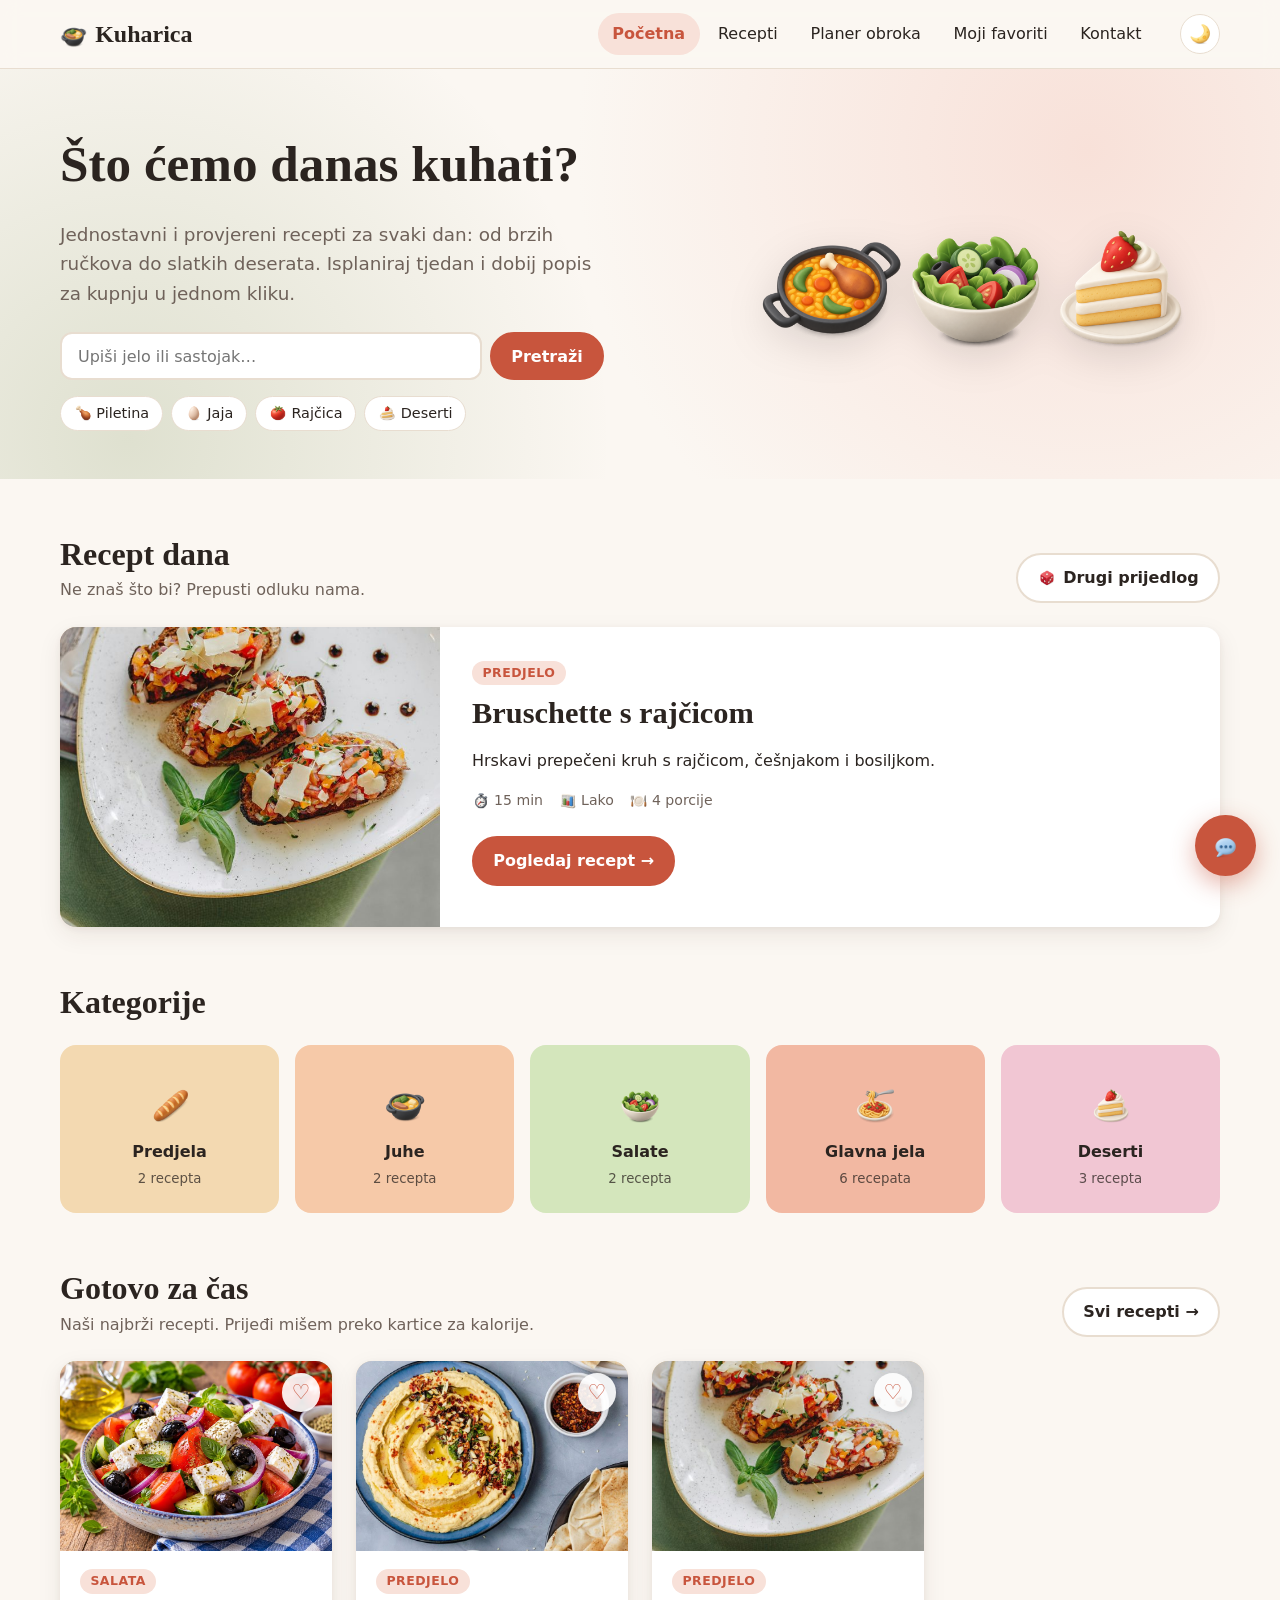
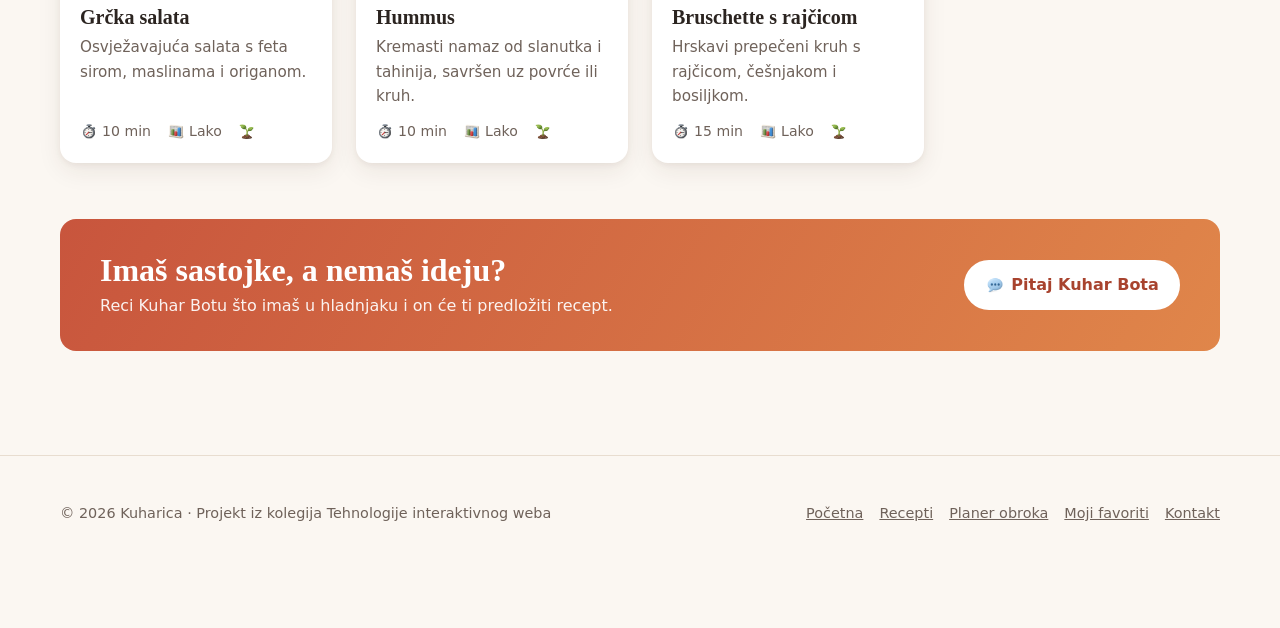
==== commit a559898a: "added favorites as a page in nav, removed from search" ====
--- a/index.html
+++ b/index.html
@@ -16,6 +16,7 @@
         <a href="index.html" class="active" aria-current="page">Početna</a>
         <a href="recipes.html">Recepti</a>
         <a href="planner.html">Planer obroka</a>
+        <a href="favorites.html">Moji favoriti</a>
         <a href="contact.html">Kontakt</a>
       </nav>
       <div class="header-actions">
@@ -104,7 +105,7 @@
   <footer class="footer">
     <div class="wrapper footer-content">
       <p>© 2026 Kuharica · Projekt iz kolegija Tehnologije interaktivnog weba</p>
-      <nav aria-label="Navigacija u podnožju"><a href="index.html">Početna</a> <a href="recipes.html">Recepti</a> <a href="planner.html">Planer obroka</a> <a href="contact.html">Kontakt</a></nav>
+      <nav aria-label="Navigacija u podnožju"><a href="index.html">Početna</a> <a href="recipes.html">Recepti</a> <a href="planner.html">Planer obroka</a> <a href="favorites.html">Moji favoriti</a> <a href="contact.html">Kontakt</a></nav>
     </div>
   </footer>
 
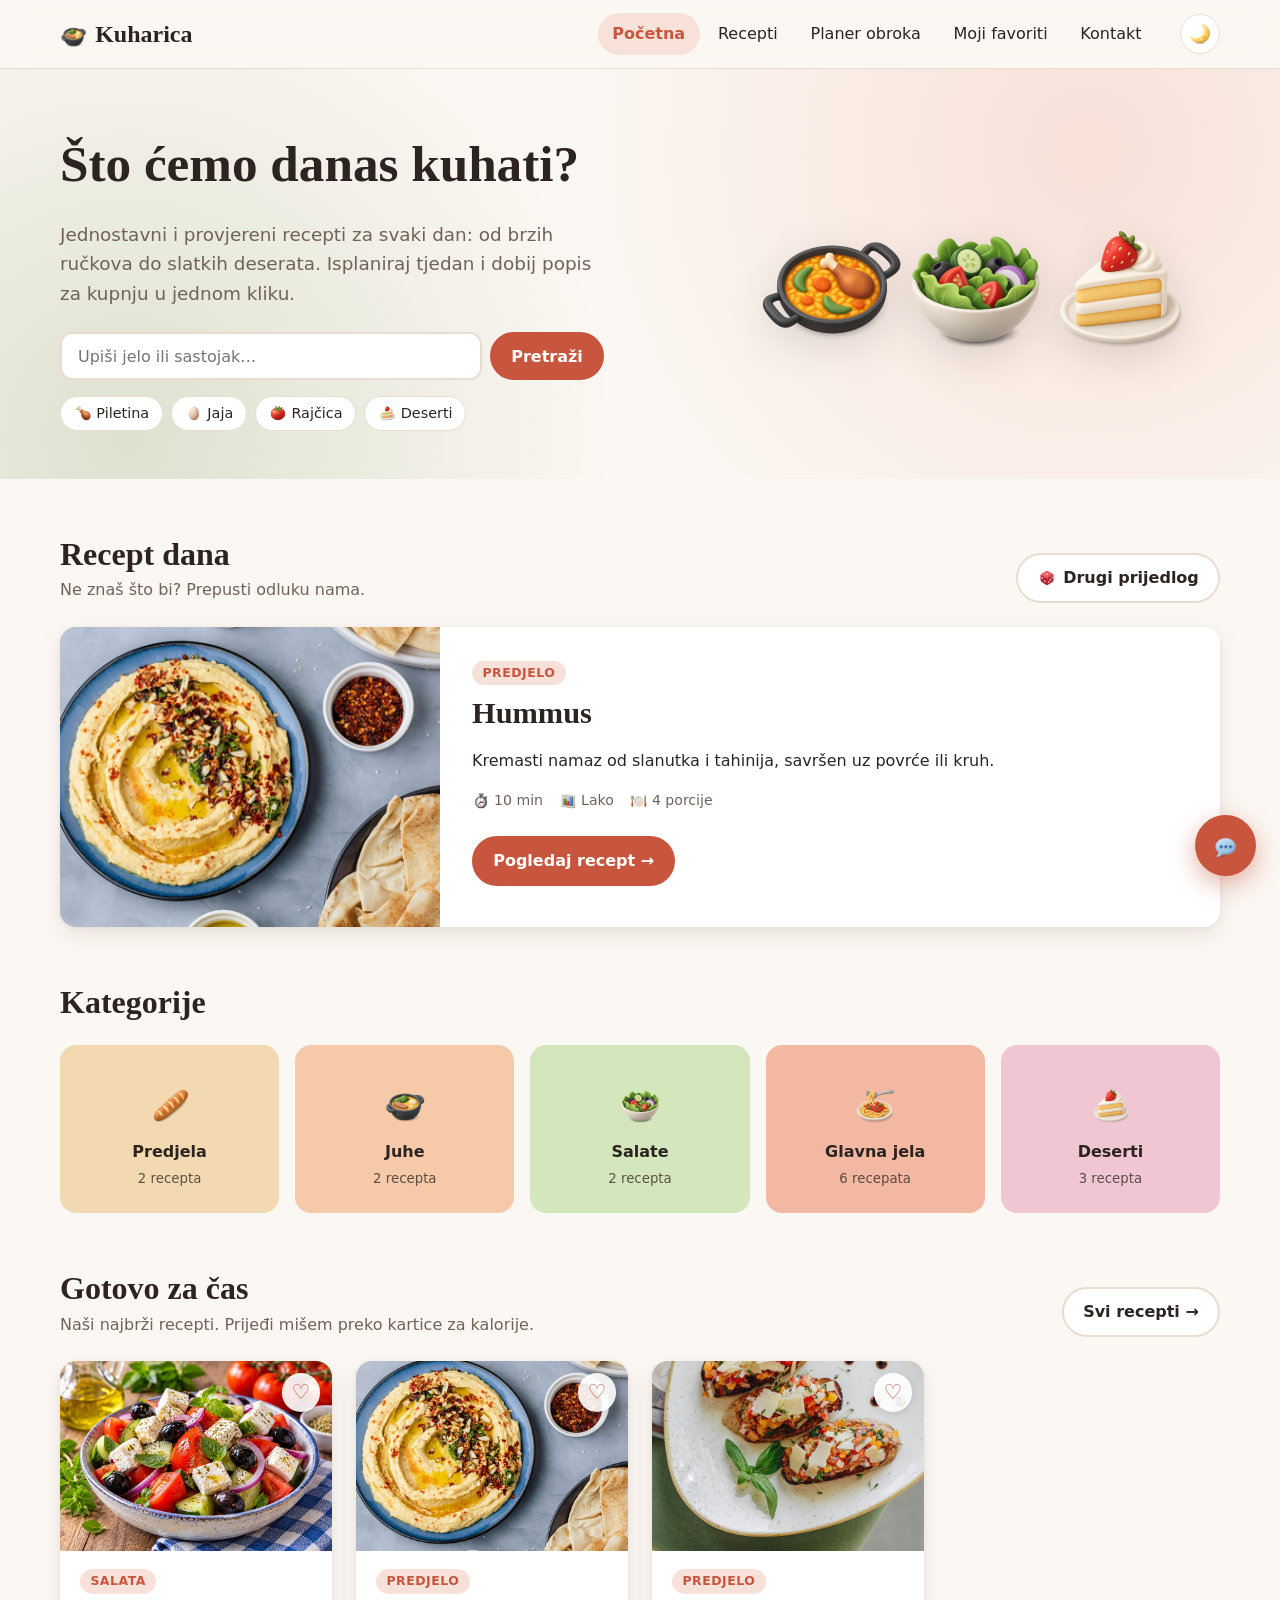
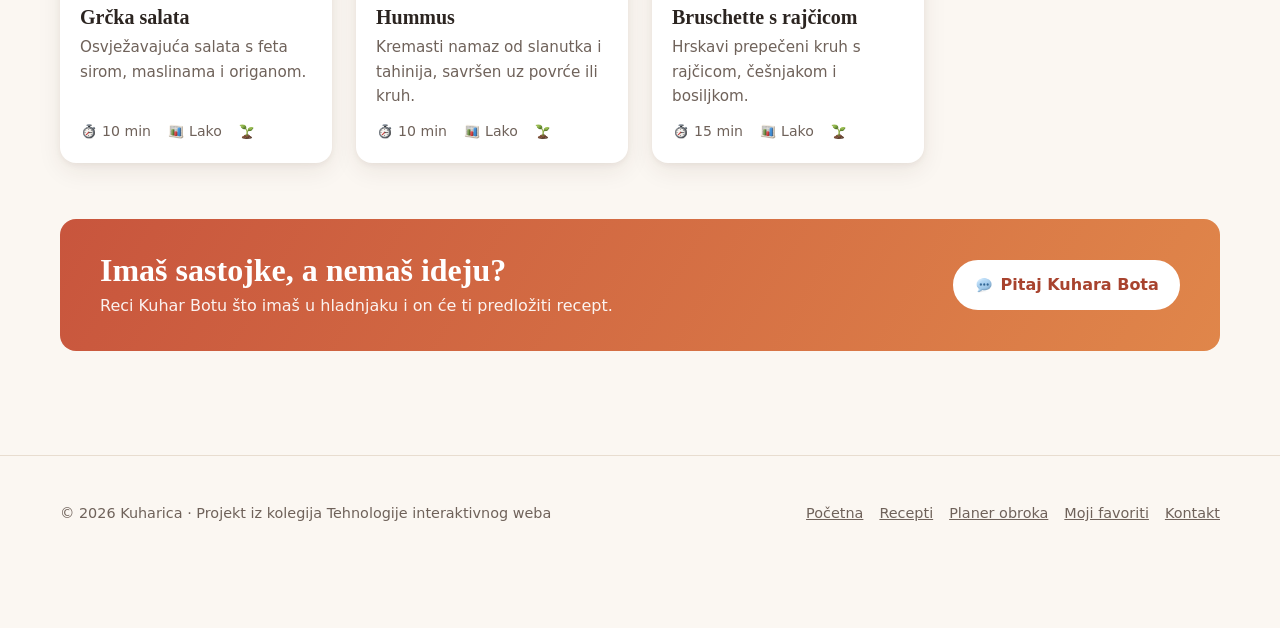
==== commit abe1f4e4: "changed chat button text to Pitaj Kuhara Bota Co-Authored-By: Claude Opus 5.5 <noreply@anthropic.com" ====
--- a/index.html
+++ b/index.html
@@ -95,7 +95,7 @@
             <h2>Imaš sastojke, a nemaš ideju?</h2>
             <p>Reci Kuhar Botu što imaš u hladnjaku i on će ti predložiti recept.</p>
           </div>
-          <button class="btn open-chat"><img class="icon" src="images/icons/speech-bubble.png" alt=""> Pitaj Kuhar Bota</button>
+          <button class="btn open-chat"><img class="icon" src="images/icons/speech-bubble.png" alt=""> Pitaj Kuhara Bota</button>
         </div>
       </div>
     </section>
--- a/css/style.css
+++ b/css/style.css
@@ -1208,6 +1208,57 @@
   opacity: 0.5;
 }
 
+.shopping-days {
+  display: flex;
+  flex-wrap: wrap;
+  gap: 0.4rem;
+  margin-bottom: 0.75rem;
+}
+
+.shopping-days .filter-tag {
+  position: relative;
+  display: inline-flex;
+  align-items: center;
+  padding: 0.3rem 0.75rem;
+  border-radius: 999px;
+  border: 1px solid var(--border);
+  background: var(--surface);
+  color: var(--text);
+  font-size: 0.85rem;
+  font-weight: 600;
+  cursor: pointer;
+}
+
+.shopping-days .filter-tag:hover {
+  border-color: var(--accent);
+}
+
+.shopping-days .filter-tag:has(input:checked) {
+  background: var(--accent-light);
+  border-color: var(--accent);
+  color: var(--accent);
+}
+
+.shopping-list .shopping-recipe {
+  margin-top: 0.9rem;
+  padding: 0 0 0.25rem;
+  border-bottom: 2px solid var(--accent-light);
+  color: var(--accent);
+  font-size: 0.85rem;
+  font-weight: 700;
+  text-transform: uppercase;
+  letter-spacing: 0.04em;
+}
+
+.shopping-list .shopping-recipe:first-child {
+  margin-top: 0;
+}
+
+.shopping-list .shopping-recipe small {
+  color: var(--text-muted);
+  font-weight: 600;
+}
+
 /* ---------- Kontakt ---------- */
 .contact-layout {
   display: grid;
@@ -1651,6 +1702,22 @@
   cursor: pointer;
 }
 
+/* napomena uz recepte iz vanjske baze (TheMealDB) */
+.chat-external-note {
+  margin: 0.4rem 0;
+  padding: 0.4rem 0.6rem;
+  border-left: 3px solid var(--accent);
+  background: var(--accent-light);
+  border-radius: 6px;
+  font-size: 0.82rem;
+}
+
+.chat-external-note .icon {
+  width: 1.1em;
+  height: 1.1em;
+  vertical-align: -0.2em;
+}
+
 /* =========================================================
    PRILAGODBA ZA MOBITELE I TABLETE
    ========================================================= */
